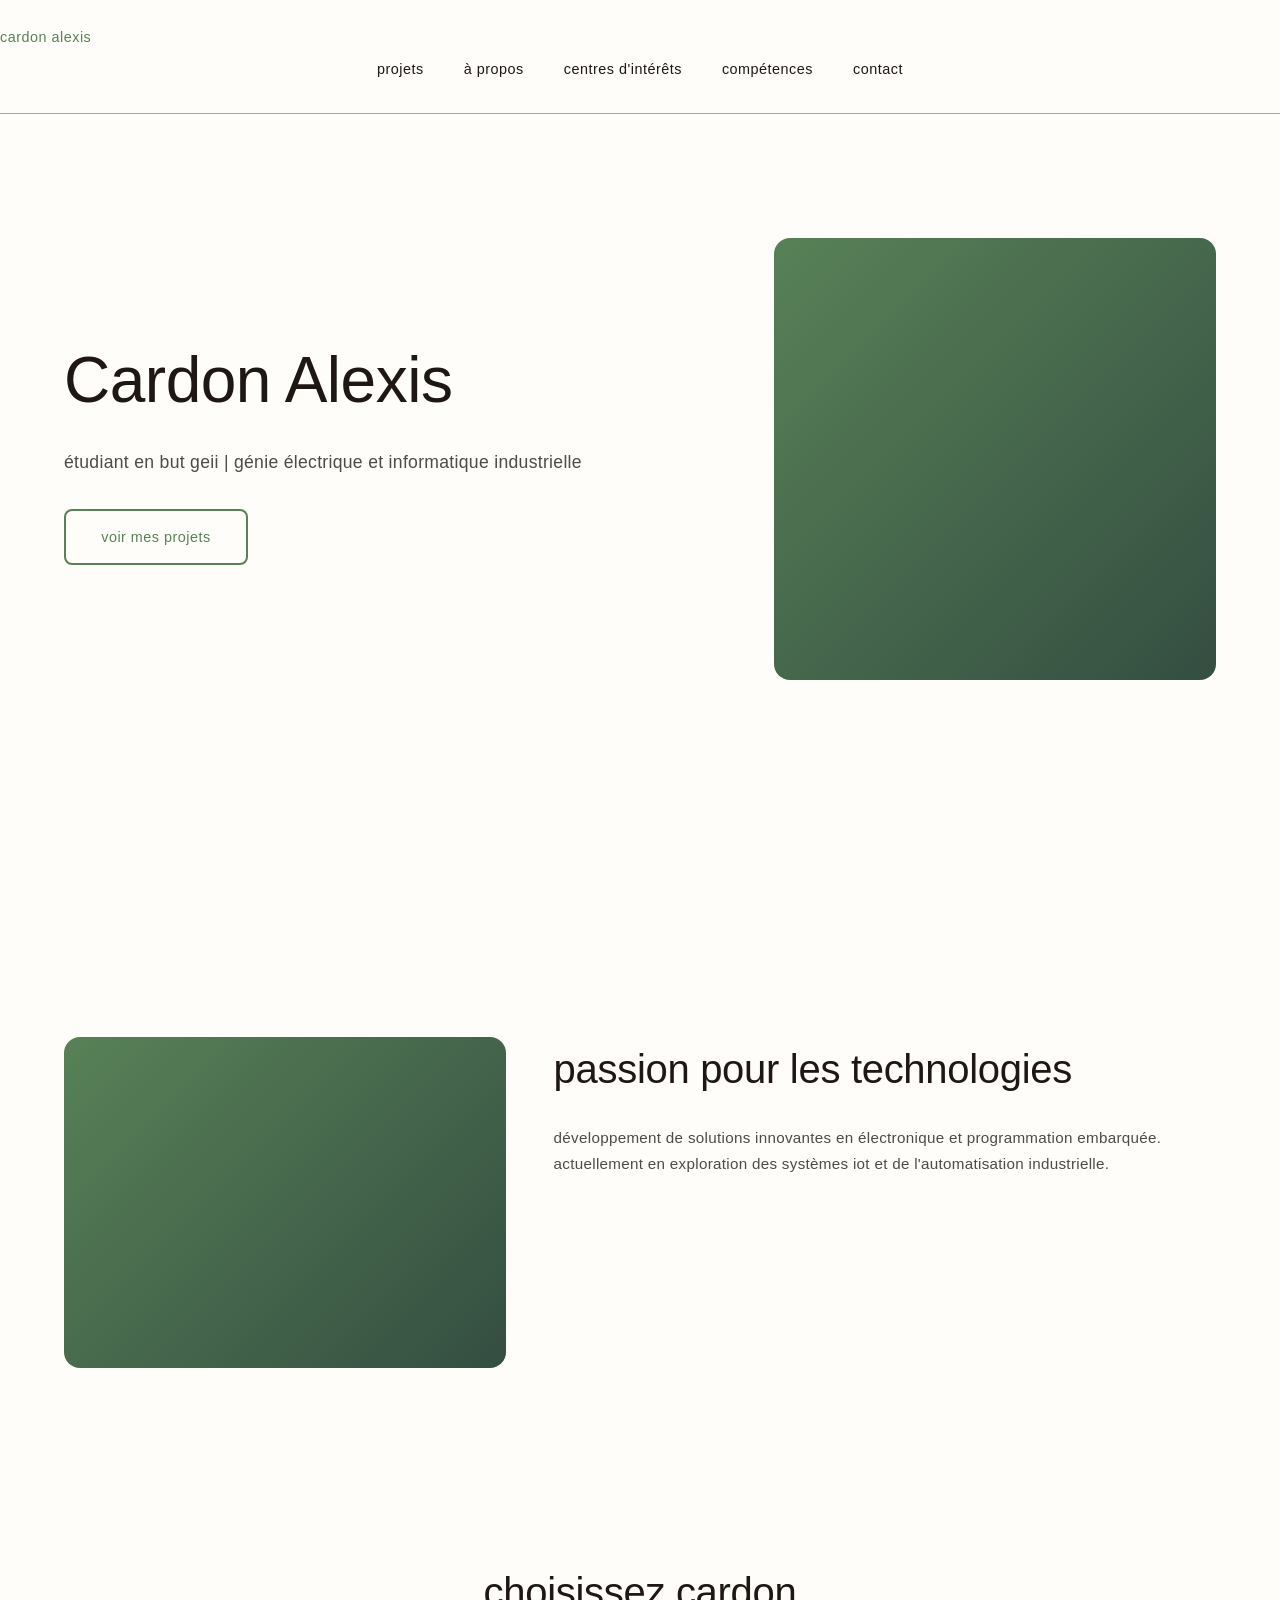
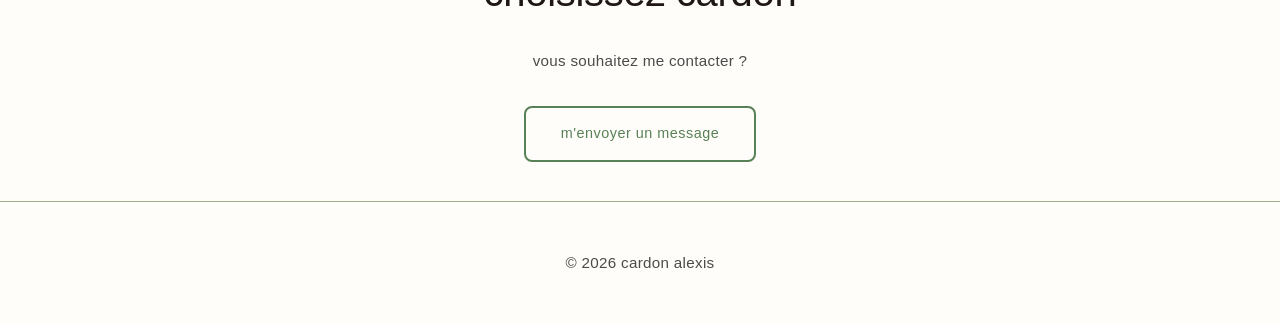
==== index.html @ 2ac027ec "Update index.html" ====
<!DOCTYPE html>
<html lang="fr">
<head>
    <meta charset="UTF-8">
    <meta name="viewport" content="width=device-width, initial-scale=1.0">
    <title>portfolio</title>
    <link rel="stylesheet" href="styles.css">
</head>
<body>

    <!-- NAVIGATION -->
    <nav>
    <a href="index.html" class="nav-logo">cardon alexis</a>
    <div class="nav-container">
        <div class="nav-item">
            <a href="projects.html">projets</a>
            <div class="dropdown">
                <div class="dropdown-title">Projets GEII - SAE</div>
                <a href="project-1.html">projet SLR</a>
                <a href="project-2.html">projet TDB</a>
                <a href="project-3.html">projet KAH</a>
                
                <div class="dropdown-title">projets perso</div>
                <a href="project-4.html">projet ambilight </a>
                <a href="project-5.html">projet personnel 2</a>
            </div>
        </div>
        
        <a href="about.html">à propos</a>
        <a href="interests.html">centres d'intérêts</a>
        <a href="skills.html">compétences</a>
        <a href="contact.html">contact</a>
    </div>
</nav>

    <main class="page">
        <div class="container">
            <!-- LAYOUT ASYMÉTRIQUE HERO -->
            <div class="grid-asymmetric" style="min-height: 70vh; align-items: center;">
                <div>
                    <h1>Cardon Alexis</h1>
                    <p style="font-size: 1.1rem; color: var(--text-secondary); margin-bottom: 2rem;">
                        étudiant en but geii | génie électrique et informatique industrielle
                    </p>
                    <a href="projects.html" class="btn">voir mes projets</a>
                </div>
                <div style="
                    width: 100%;
                    aspect-ratio: 1;
                    background: linear-gradient(135deg, var(--accent) 0%, #344E41 100%);
                    border-radius: 16px;
                    animation: slideUp 0.8s ease 0.2s backwards;
                "></div>
            </div>
        </div>

        <!-- SECTION VIDE ASYMÉTRIQUE -->
        <div class="container">
            <div style="height: 15vh;"></div>
            <div class="grid-asymmetric-reverse">
                <div style="
                    width: 100%;
                    aspect-ratio: 4/3;
                    background: linear-gradient(135deg, var(--accent) 0%, #344E41 100%);
                    border-radius: 16px;
                    animation: slideUp 0.8s ease 0.3s backwards;
                "></div>
                <div>
                    <h2>passion pour les technologies</h2>
                    <p>développement de solutions innovantes en électronique et programmation embarquée. actuellement en exploration des systèmes iot et de l'automatisation industrielle.</p>
                </div>
            </div>
        </div>

        <!-- ESPACE BLANC INTENTIONNEL -->
        <div style="height: 8rem;"></div>

        <!-- CALL TO ACTION ASYMÉTRIQUE -->
        <div class="container-small">
            <div style="text-align: center;">
                <h2>choisissez cardon</h2>
                <p style="margin-bottom: 2rem;">vous souhaitez me contacter ?</p>
                <a href="contact.html" class="btn">m'envoyer un message</a>
            </div>
        </div>
    </main>

    <footer>
        <p>&copy; 2026 CARDON Alexis</p>
    </footer>

    <style>
        @keyframes slideUp {
            from {
                opacity: 0;
                transform: translateY(40px);
            }
            to {
                opacity: 1;
                transform: translateY(0);
            }
        }

        .logo {
            font-size: 1rem;
            font-weight: 700;
            color: var(--text-primary);
        }

        .logo-subtitle {
            font-size: 0.8rem;
            color: var(--text-secondary);
            font-weight: 400;
        }
    </style>

    <script src="script.js"></script>
</body>
</html>
---- styles.css ----
:root {
    /* PALETTE VERT PROFESSIONNEL */
    --bg-primary: #FFFDF9;
    --bg-secondary: #DBECC7;
    --text-primary: #1E1713;
    --text-secondary: #4B4B4B;
    --accent: #588157;
    --accent-hover: #3A5A40;
    --border: #A3B18A;
}

* {
    margin: 0;
    padding: 0;
    box-sizing: border-box;
}

html {
    scroll-behavior: smooth;
}

body {
    font-family: -apple-system, BlinkMacSystemFont, 'Segoe UI', sans-serif;
    background-color: var(--bg-primary);
    color: var(--text-primary);
    font-weight: 300;
    letter-spacing: 0.3px;
    line-height: 1.6;
}

/* NAVIGATION */
nav {
    position: fixed;
    top: 0;
    left: 0;
    right: 0;
    z-index: 1000;
    background: rgba(255, 253, 249, 0.98);
    backdrop-filter: blur(15px);
    padding: 1.5rem 0;
    border-bottom: 1px solid var(--border);
    animation: slideDownNav 0.6s ease;
}

@keyframes slideDownNav {
    from {
        opacity: 0;
        transform: translateY(-20px);
    }
    to {
        opacity: 1;
        transform: translateY(0);
    }
}

.nav-container {
    display: flex;
    justify-content: center;
    gap: 2.5rem;
    max-width: 100%;
    align-items: center;
}

nav a {
    text-decoration: none;
    color: var(--text-primary);
    font-size: 0.9rem;
    font-weight: 400;
    text-transform: lowercase;
    letter-spacing: 0.5px;
    transition: all 0.3s ease;
    position: relative;
    padding: 0.5rem 0;
}

nav a:hover {
    color: var(--accent);
    transform: translateY(-2px);
}

nav a.active {
    color: var(--accent);
    font-weight: 500;
}

nav a.active::after {
    content: '';
    position: absolute;
    bottom: -5px;
    left: 0;
    right: 0;
    height: 2px;
    background: var(--accent);
    animation: slideIn 0.4s ease;
    border-radius: 2px;
}

@keyframes slideIn {
    from {
        width: 0;
        left: 50%;
    }
    to {
        width: 100%;
        left: 0;
    }
}

/* DROPDOWN MENU - MODERN & MINIMAL AVEC COULEUR */
.nav-item {
    position: relative;
    display: inline-block;
    vertical-align: middle;
    line-height: 1;
}

.dropdown {
    position: absolute;
    top: 100%;
    left: 50%;
    transform: translateX(-50%);
    background: linear-gradient(135deg, rgba(232, 240, 220, 0.99) 0%, rgba(220, 235, 205, 0.99) 100%);
    backdrop-filter: blur(10px);
    border: 1px solid var(--accent);
    border-radius: 8px;
    min-width: 220px;
    padding: 0.8rem 0;
    margin-top: 1rem;
    opacity: 0;
    visibility: hidden;
    pointer-events: none;
    transform: translateX(-50%) translateY(-8px);
    transition: all 0.35s cubic-bezier(0.34, 1.56, 0.64, 1);
    z-index: 999;
    box-shadow: 0 12px 32px rgba(88, 129, 87, 0.15);
    white-space: nowrap;
}

.nav-item:hover .dropdown {
    opacity: 1;
    visibility: visible;
    pointer-events: auto;
    transform: translateX(-50%) translateY(0);
}

.dropdown-title {
    display: block;
    padding: 0.9rem 1.6rem 0.5rem;
    font-weight: 700;
    color: #3A5A40;
    font-size: 0.8rem;
    letter-spacing: 0.7px;
    margin-bottom: 0.4rem;
    opacity: 1;
    background: rgba(88, 129, 87, 0.08);
    border-left: 3px solid #3A5A40;
    padding-left: 1.3rem;
}

.dropdown a {
    display: block;
    padding: 0.75rem 1.6rem;
    color: #1E1713;
    text-decoration: none;
    transition: all 0.25s ease;
    font-size: 0.9rem;
    font-weight: 500;
    letter-spacing: 0.3px;
    position: relative;
    white-space: normal;
    border-left: 3px solid transparent;
}

.dropdown a::before {
    content: '';
    position: absolute;
    left: 0;
    top: 0;
    bottom: 0;
    width: 3px;
    background: var(--accent);
    transform: scaleY(0);
    transform-origin: center;
    transition: transform 0.25s ease;
}

.dropdown a:hover {
    background: rgba(88, 129, 87, 0.12);
    color: #3A5A40;
    padding-left: 1.9rem;
    font-weight: 600;
}

.dropdown a:hover::before {
    transform: scaleY(1);
}

/* SÉPARATION ENTRE CATÉGORIES */
.dropdown a:nth-child(5) {
    border-top: 1px solid var(--border);
    padding-top: 0.9rem;
    margin-top: 0.4rem;
}

/* PAGE TRANSITIONS */
.page {
    opacity: 0;
    animation: fadeInPage 0.7s ease forwards;
}

@keyframes fadeInPage {
    from {
        opacity: 0;
        transform: translateY(30px);
    }
    to {
        opacity: 1;
        transform: translateY(0);
    }
}

/* MAIN */
main {
    padding-top: 5rem;
    min-height: 100vh;
}

/* TYPOGRAPHIE */
h1 {
    font-size: 4rem;
    font-weight: 300;
    line-height: 1.1;
    margin-bottom: 2rem;
    letter-spacing: -0.5px;
    animation: fadeInUp 0.8s ease 0.1s backwards;
}

h2 {
    font-size: 2.5rem;
    font-weight: 300;
    text-transform: lowercase;
    margin-bottom: 1.5rem;
    letter-spacing: -0.3px;
    animation: fadeInUp 0.8s ease 0.1s backwards;
}

h3 {
    font-size: 1.2rem;
    font-weight: 400;
    text-transform: lowercase;
    margin-bottom: 0.5rem;
    color: var(--text-primary);
}

p {
    font-size: 0.95rem;
    line-height: 1.7;
    color: var(--text-secondary);
    font-weight: 300;
    text-transform: lowercase;
    animation: fadeInUp 0.8s ease 0.2s backwards;
}

/* LIENS */
a {
    color: var(--accent);
    text-decoration: none;
    transition: all 0.3s ease;
    position: relative;
}

a:hover {
    color: var(--accent-hover);
    transform: translateY(-2px);
}

a::after {
    content: '';
    position: absolute;
    bottom: -3px;
    left: 0;
    width: 0;
    height: 2px;
    background: var(--accent);
    transition: width 0.3s ease;
    border-radius: 2px;
}

a:hover::after {
    width: 100%;
}

/* BUTTON */
.btn {
    padding: 0.9rem 2.2rem;
    border: 2px solid var(--accent);
    background: transparent;
    color: var(--accent);
    font-size: 0.9rem;
    text-transform: lowercase;
    cursor: pointer;
    transition: all 0.4s cubic-bezier(0.34, 1.56, 0.64, 1);
    font-weight: 400;
    letter-spacing: 0.5px;
    border-radius: 8px;
    display: inline-block;
    position: relative;
    overflow: hidden;
}

.btn::before {
    content: '';
    position: absolute;
    top: 0;
    left: -100%;
    width: 100%;
    height: 100%;
    background: var(--accent);
    z-index: -1;
    transition: left 0.4s ease;
    border-radius: 8px;
}

.btn:hover {
    color: white;
    border-color: var(--accent-hover);
    transform: translateY(-3px);
    box-shadow: 0 8px 20px rgba(88, 129, 87, 0.3);
}

.btn:hover::before {
    left: 0;
}

/* GRIDS ASYMÉTRIQUES */
.grid-asymmetric {
    display: grid;
    grid-template-columns: 1.5fr 1fr;
    gap: 3rem;
    align-items: start;
}

.grid-asymmetric-reverse {
    display: grid;
    grid-template-columns: 1fr 1.5fr;
    gap: 3rem;
    align-items: start;
}

/* SPACING */
.container {
    width: 90%;
    max-width: 1400px;
    margin: 0 auto;
    padding: 4rem 0;
}

.container-small {
    width: 85%;
    max-width: 900px;
    margin: 0 auto;
}

/* CARDS - PLUS D'ARRONDI */
.project-card,
.card-item {
    background: var(--bg-secondary);
    border: 1px solid var(--border);
    border-radius: 16px;
    overflow: hidden;
    transition: all 0.4s cubic-bezier(0.34, 1.56, 0.64, 1);
    cursor: pointer;
    animation: fadeInUp 0.6s ease forwards;
}

.card-item:nth-child(1) { animation-delay: 0.1s; }
.card-item:nth-child(2) { animation-delay: 0.2s; }
.card-item:nth-child(3) { animation-delay: 0.3s; }
.card-item:nth-child(4) { animation-delay: 0.4s; }
.card-item:nth-child(5) { animation-delay: 0.5s; }
.card-item:nth-child(6) { animation-delay: 0.6s; }

.card-item:hover,
.project-card:hover {
    transform: translateY(-12px);
    box-shadow: 0 20px 40px rgba(88, 129, 87, 0.15);
    border-color: var(--accent);
}

.project-image {
    width: 100%;
    aspect-ratio: 4/3;
    background: var(--accent);
    border-radius: 16px 16px 0 0;
    display: flex;
    align-items: center;
    justify-content: center;
    font-size: 3rem;
    color: white;
    transition: all 0.4s ease;
}

.project-card:hover .project-image {
    transform: scale(1.05);
}

.project-content,
.card-content {
    padding: 2.2rem;
}

.project-content h3 {
    margin-bottom: 1rem;
    color: var(--text-primary);
}

.project-tags {
    display: flex;
    flex-wrap: wrap;
    gap: 0.6rem;
    margin-top: 1.5rem;
}

.tag {
    font-size: 0.8rem;
    color: var(--accent);
    background: rgba(88, 129, 87, 0.1);
    padding: 0.4rem 0.9rem;
    border-radius: 12px;
    text-transform: lowercase;
    transition: all 0.3s ease;
    border: 1px solid rgba(88, 129, 87, 0.2);
}

.tag:hover {
    background: var(--accent);
    color: white;
    transform: scale(1.05);
}

/* SECTIONS */
.section-title {
    font-size: 2.5rem;
    margin-bottom: 2rem;
    color: var(--text-primary);
    animation: fadeInUp 0.8s ease 0.1s backwards;
}

/* PROJECT ITEM */
.project-item {
    display: grid;
    grid-template-columns: 1.2fr 1fr;
    gap: 3rem;
    align-items: center;
    padding: 4rem 0;
    border-bottom: 1px solid rgba(0, 0, 0, 0.05);
    animation: fadeInUp 0.8s ease forwards;
}

.project-item:nth-child(even) {
    grid-template-columns: 1fr 1.2fr;
}

.project-item:nth-child(even) > *:first-child {
    order: 2;
}

.project-item:nth-child(even) > *:last-child {
    order: 1;
}

/* SKILL BARS - ANIMATED */
.skill-bar-container {
    margin-bottom: 2rem;
}

.skill-label {
    display: flex;
    justify-content: space-between;
    margin-bottom: 0.6rem;
    font-size: 0.95rem;
    text-transform: lowercase;
}

.skill-bar {
    width: 100%;
    height: 6px;
    background: var(--bg-secondary);
    border-radius: 10px;
    overflow: hidden;
    position: relative;
}

.skill-bar-fill {
    height: 100%;
    background: var(--accent);
    border-radius: 10px;
    width: 0;
    animation: fillSkillBar 1.2s ease-out forwards;
}

@keyframes fillSkillBar {
    from {
        width: 0;
        opacity: 0;
    }
    to {
        width: var(--skill-width);
        opacity: 1;
    }
}

/* CONTACT SECTION */
.contact {
    padding: 4rem 5%;
    background: var(--accent);
    color: white;
    text-align: center;
    border-radius: 20px;
    animation: fadeInUp 0.8s ease 0.2s backwards;
}

.contact h2 {
    color: white;
    animation: none;
}

.contact p {
    color: rgba(255, 255, 255, 0.9);
    animation: none;
}

.contact-links {
    display: flex;
    flex-direction: column;
    gap: 1.5rem;
    margin-top: 3rem;
}

.contact-link {
    padding: 1.8rem;
    background: rgba(255, 255, 255, 0.1);
    backdrop-filter: blur(10px);
    border-radius: 12px;
    border: 1px solid rgba(255, 255, 255, 0.2);
    transition: all 0.4s cubic-bezier(0.34, 1.56, 0.64, 1);
    text-decoration: none;
    color: white;
    animation: fadeInUp 0.6s ease forwards;
}

.contact-link:nth-child(1) { animation-delay: 0.3s; }
.contact-link:nth-child(2) { animation-delay: 0.4s; }
.contact-link:nth-child(3) { animation-delay: 0.5s; }

.contact-link:hover {
    background: rgba(255, 255, 255, 0.2);
    transform: translateY(-6px);
    box-shadow: 0 15px 30px rgba(0, 0, 0, 0.2);
}

.contact-link h3 {
    color: white;
    margin-bottom: 0.5rem;
}

.contact-link p {
    font-size: 0.9rem;
    color: rgba(255, 255, 255, 0.9);
}

/* FORM */
.form-group {
    margin-bottom: 1.8rem;
    text-align: left;
    animation: fadeInUp 0.6s ease forwards;
}

.form-group:nth-child(1) { animation-delay: 0.2s; }
.form-group:nth-child(2) { animation-delay: 0.3s; }
.form-group:nth-child(3) { animation-delay: 0.4s; }

.form-group label {
    display: block;
    margin-bottom: 0.7rem;
    font-size: 0.9rem;
    text-transform: lowercase;
    font-weight: 400;
}

.form-group input,
.form-group textarea {
    width: 100%;
    padding: 1rem;
    border: 2px solid var(--border);
    background: var(--bg-secondary);
    color: var(--text-primary);
    font-family: inherit;
    font-size: 0.95rem;
    border-radius: 12px;
    resize: none;
    transition: all 0.3s ease;
    font-weight: 300;
}

.form-group input:focus,
.form-group textarea:focus {
    outline: none;
    border-color: var(--accent);
    background: var(--bg-primary);
    box-shadow: 0 0 0 3px rgba(88, 129, 87, 0.1);
    transform: translateY(-2px);
}

.form-group textarea {
    min-height: 140px;
}

/* FOOTER */
footer {
    padding: 3rem 0;
    border-top: 1px solid var(--border);
    text-align: center;
    font-size: 0.85rem;
    color: var(--text-secondary);
    margin-top: 2rem;
}

/* ANIMATIONS GLOBALES */
@keyframes fadeInUp {
    from {
        opacity: 0;
        transform: translateY(25px);
    }
    to {
        opacity: 1;
        transform: translateY(0);
    }
}

/* RESPONSIVE */
@media (max-width: 768px) {
    h1 {
        font-size: 2.5rem;
    }

    h2 {
        font-size: 1.8rem;
    }

    .grid-asymmetric,
    .grid-asymmetric-reverse {
        grid-template-columns: 1fr;
        gap: 2rem;
    }

    .project-item,
    .project-item:nth-child(even) {
        grid-template-columns: 1fr;
    }

    .project-item:nth-child(even) > *:first-child,
    .project-item:nth-child(even) > *:last-child {
        order: unset;
    }

    .nav-container {
        gap: 1.2rem;
        flex-wrap: wrap;
        padding: 0 1rem;
    }

    nav a {
        font-size: 0.8rem;
    }

    .contact {
        padding: 3rem 2rem;
    }

    .contact-links {
        flex-direction: column;
    }
}

/* SCROLL ANIMATION */
@keyframes slideUp {
    from {
        opacity: 0;
        transform: translateY(40px);
    }
    to {
        opacity: 1;
        transform: translateY(0);
    }
}

/* SMOOTH SCROLL */
html {
    scroll-behavior: smooth;
}

/* SELECTION */
::selection {
    background: var(--accent);
    color: white;
}
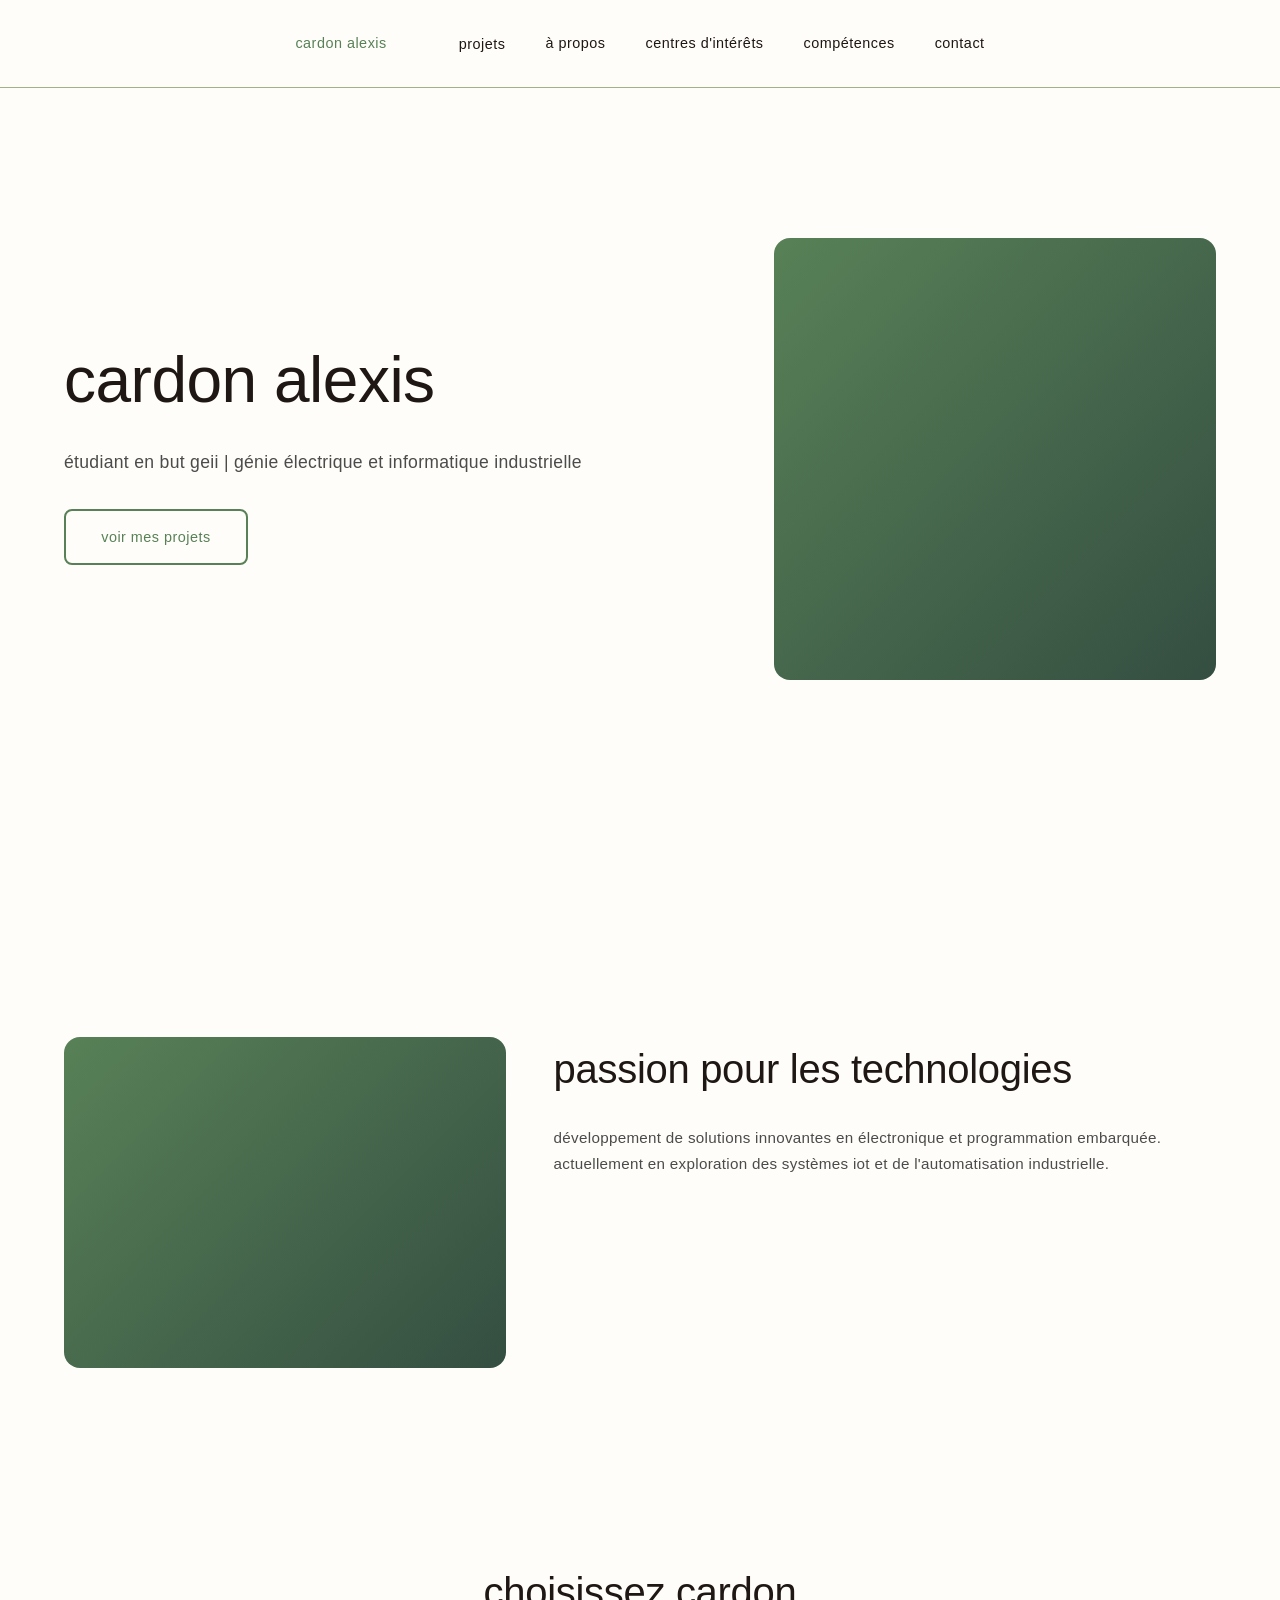
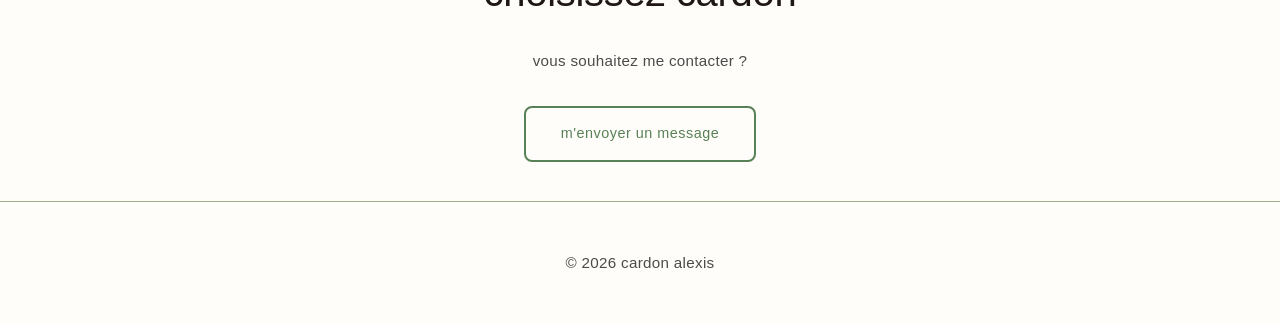
==== commit 03dd22af: "Update index.html" ====
--- a/index.html
+++ b/index.html
@@ -8,10 +8,11 @@
 </head>
 <body>
 
-    <!-- NAVIGATION -->
-    <nav>
-    <a href="index.html" class="nav-logo">cardon alexis</a>
+<!-- NAVIGATION -->
+<nav>
     <div class="nav-container">
+        <a href="index.html" class="nav-logo">cardon alexis</a>
+        
         <div class="nav-item">
             <a href="projects.html">projets</a>
             <div class="dropdown">
@@ -21,7 +22,7 @@
                 <a href="project-3.html">projet KAH</a>
                 
                 <div class="dropdown-title">projets perso</div>
-                <a href="project-4.html">projet ambilight </a>
+                <a href="project-4.html">projet ambilight</a>
                 <a href="project-5.html">projet personnel 2</a>
             </div>
         </div>
@@ -33,87 +34,88 @@
     </div>
 </nav>
 
-    <main class="page">
-        <div class="container">
-            <!-- LAYOUT ASYMÉTRIQUE HERO -->
-            <div class="grid-asymmetric" style="min-height: 70vh; align-items: center;">
-                <div>
-                    <h1>Cardon Alexis</h1>
-                    <p style="font-size: 1.1rem; color: var(--text-secondary); margin-bottom: 2rem;">
-                        étudiant en but geii | génie électrique et informatique industrielle
-                    </p>
-                    <a href="projects.html" class="btn">voir mes projets</a>
-                </div>
-                <div style="
-                    width: 100%;
-                    aspect-ratio: 1;
-                    background: linear-gradient(135deg, var(--accent) 0%, #344E41 100%);
-                    border-radius: 16px;
-                    animation: slideUp 0.8s ease 0.2s backwards;
-                "></div>
+<main class="page">
+    <div class="container">
+        <!-- LAYOUT ASYMÉTRIQUE HERO -->
+        <div class="grid-asymmetric" style="min-height: 70vh; align-items: center;">
+            <div>
+                <h1>Cardon Alexis</h1>
+                <p style="font-size: 1.1rem; color: var(--text-secondary); margin-bottom: 2rem;">
+                    étudiant en but geii | génie électrique et informatique industrielle
+                </p>
+                <a href="projects.html" class="btn">voir mes projets</a>
+            </div>
+            <div style="
+                width: 100%;
+                aspect-ratio: 1;
+                background: linear-gradient(135deg, var(--accent) 0%, #344E41 100%);
+                border-radius: 16px;
+                animation: slideUp 0.8s ease 0.2s backwards;
+            "></div>
+        </div>
+    </div>
+
+    <!-- SECTION VIDE ASYMÉTRIQUE -->
+    <div class="container">
+        <div style="height: 15vh;"></div>
+        <div class="grid-asymmetric-reverse">
+            <div style="
+                width: 100%;
+                aspect-ratio: 4/3;
+                background: linear-gradient(135deg, var(--accent) 0%, #344E41 100%);
+                border-radius: 16px;
+                animation: slideUp 0.8s ease 0.3s backwards;
+            "></div>
+            <div>
+                <h2>passion pour les technologies</h2>
+                <p>développement de solutions innovantes en électronique et programmation embarquée. actuellement en exploration des systèmes iot et de l'automatisation industrielle.</p>
             </div>
         </div>
+    </div>
 
-        <!-- SECTION VIDE ASYMÉTRIQUE -->
-        <div class="container">
-            <div style="height: 15vh;"></div>
-            <div class="grid-asymmetric-reverse">
-                <div style="
-                    width: 100%;
-                    aspect-ratio: 4/3;
-                    background: linear-gradient(135deg, var(--accent) 0%, #344E41 100%);
-                    border-radius: 16px;
-                    animation: slideUp 0.8s ease 0.3s backwards;
-                "></div>
-                <div>
-                    <h2>passion pour les technologies</h2>
-                    <p>développement de solutions innovantes en électronique et programmation embarquée. actuellement en exploration des systèmes iot et de l'automatisation industrielle.</p>
-                </div>
-            </div>
+    <!-- ESPACE BLANC INTENTIONNEL -->
+    <div style="height: 8rem;"></div>
+
+    <!-- CALL TO ACTION ASYMÉTRIQUE -->
+    <div class="container-small">
+        <div style="text-align: center;">
+            <h2>choisissez cardon</h2>
+            <p style="margin-bottom: 2rem;">vous souhaitez me contacter ?</p>
+            <a href="contact.html" class="btn">m'envoyer un message</a>
         </div>
+    </div>
+</main>
 
-        <!-- ESPACE BLANC INTENTIONNEL -->
-        <div style="height: 8rem;"></div>
+<footer>
+    <p>&copy; 2026 CARDON Alexis</p>
+</footer>
 
-        <!-- CALL TO ACTION ASYMÉTRIQUE -->
-        <div class="container-small">
-            <div style="text-align: center;">
-                <h2>choisissez cardon</h2>
-                <p style="margin-bottom: 2rem;">vous souhaitez me contacter ?</p>
-                <a href="contact.html" class="btn">m'envoyer un message</a>
-            </div>
-        </div>
-    </main>
+<style>
+    @keyframes slideUp {
+        from {
+            opacity: 0;
+            transform: translateY(40px);
+        }
+        to {
+            opacity: 1;
+            transform: translateY(0);
+        }
+    }
 
-    <footer>
-        <p>&copy; 2026 CARDON Alexis</p>
-    </footer>
+    .logo {
+        font-size: 1rem;
+        font-weight: 700;
+        color: var(--text-primary);
+    }
 
-    <style>
-        @keyframes slideUp {
-            from {
-                opacity: 0;
-                transform: translateY(40px);
-            }
-            to {
-                opacity: 1;
-                transform: translateY(0);
-            }
-        }
+    .logo-subtitle {
+        font-size: 0.8rem;
+        color: var(--text-secondary);
+        font-weight: 400;
+    }
+</style>
 
-        .logo {
-            font-size: 1rem;
-            font-weight: 700;
-            color: var(--text-primary);
-        }
+<script src="script.js"></script>
 
-        .logo-subtitle {
-            font-size: 0.8rem;
-            color: var(--text-secondary);
-            font-weight: 400;
-        }
-    </style>
-
-    <script src="script.js"></script>
 </body>
 </html>
--- a/styles.css
+++ b/styles.css
@@ -1,7 +1,7 @@
 :root {
     /* PALETTE VERT PROFESSIONNEL */
     --bg-primary: #FFFDF9;
-    --bg-secondary: #DBECC7;
+    --bg-secondary: #799F61;
     --text-primary: #1E1713;
     --text-secondary: #4B4B4B;
     --accent: #588157;
@@ -37,9 +37,12 @@
     z-index: 1000;
     background: rgba(255, 253, 249, 0.98);
     backdrop-filter: blur(15px);
-    padding: 1.5rem 0;
+    padding: 1.5rem 5%;
     border-bottom: 1px solid var(--border);
     animation: slideDownNav 0.6s ease;
+    display: flex;
+    align-items: center;
+    justify-content: space-between;
 }
 
 @keyframes slideDownNav {
@@ -59,6 +62,25 @@
     gap: 2.5rem;
     max-width: 100%;
     align-items: center;
+    flex: 1;
+}
+
+/* LOGO / NOM DANS NAV */
+.nav-logo {
+    text-decoration: none;
+    color: var(--text-primary);
+    font-size: 0.9rem;
+    font-weight: 600;
+    text-transform: lowercase;
+    letter-spacing: 0.5px;
+    transition: all 0.3s ease;
+    white-space: nowrap;
+    margin-right: 2rem;
+}
+
+.nav-logo:hover {
+    color: var(--accent);
+    transform: translateY(-2px);
 }
 
 nav a {
@@ -119,7 +141,7 @@
     top: 100%;
     left: 50%;
     transform: translateX(-50%);
-    background: linear-gradient(135deg, rgba(232, 240, 220, 0.99) 0%, rgba(220, 235, 205, 0.99) 100%);
+    background: linear-gradient(135deg, rgba(255, 253, 249, 0.99) 0%, rgba(255, 253, 249, 0.99) 100%);
     backdrop-filter: blur(10px);
     border: 1px solid var(--accent);
     border-radius: 8px;
@@ -149,6 +171,7 @@
     font-weight: 700;
     color: #3A5A40;
     font-size: 0.8rem;
+    text-transform: lowercase;
     letter-spacing: 0.7px;
     margin-bottom: 0.4rem;
     opacity: 1;
@@ -163,6 +186,7 @@
     color: #1E1713;
     text-decoration: none;
     transition: all 0.25s ease;
+    text-transform: lowercase;
     font-size: 0.9rem;
     font-weight: 500;
     letter-spacing: 0.3px;
@@ -229,6 +253,7 @@
 h1 {
     font-size: 4rem;
     font-weight: 300;
+    text-transform: lowercase;
     line-height: 1.1;
     margin-bottom: 2rem;
     letter-spacing: -0.5px;
@@ -667,7 +692,6 @@
     .nav-container {
         gap: 1.2rem;
         flex-wrap: wrap;
-        padding: 0 1rem;
     }
 
     nav a {
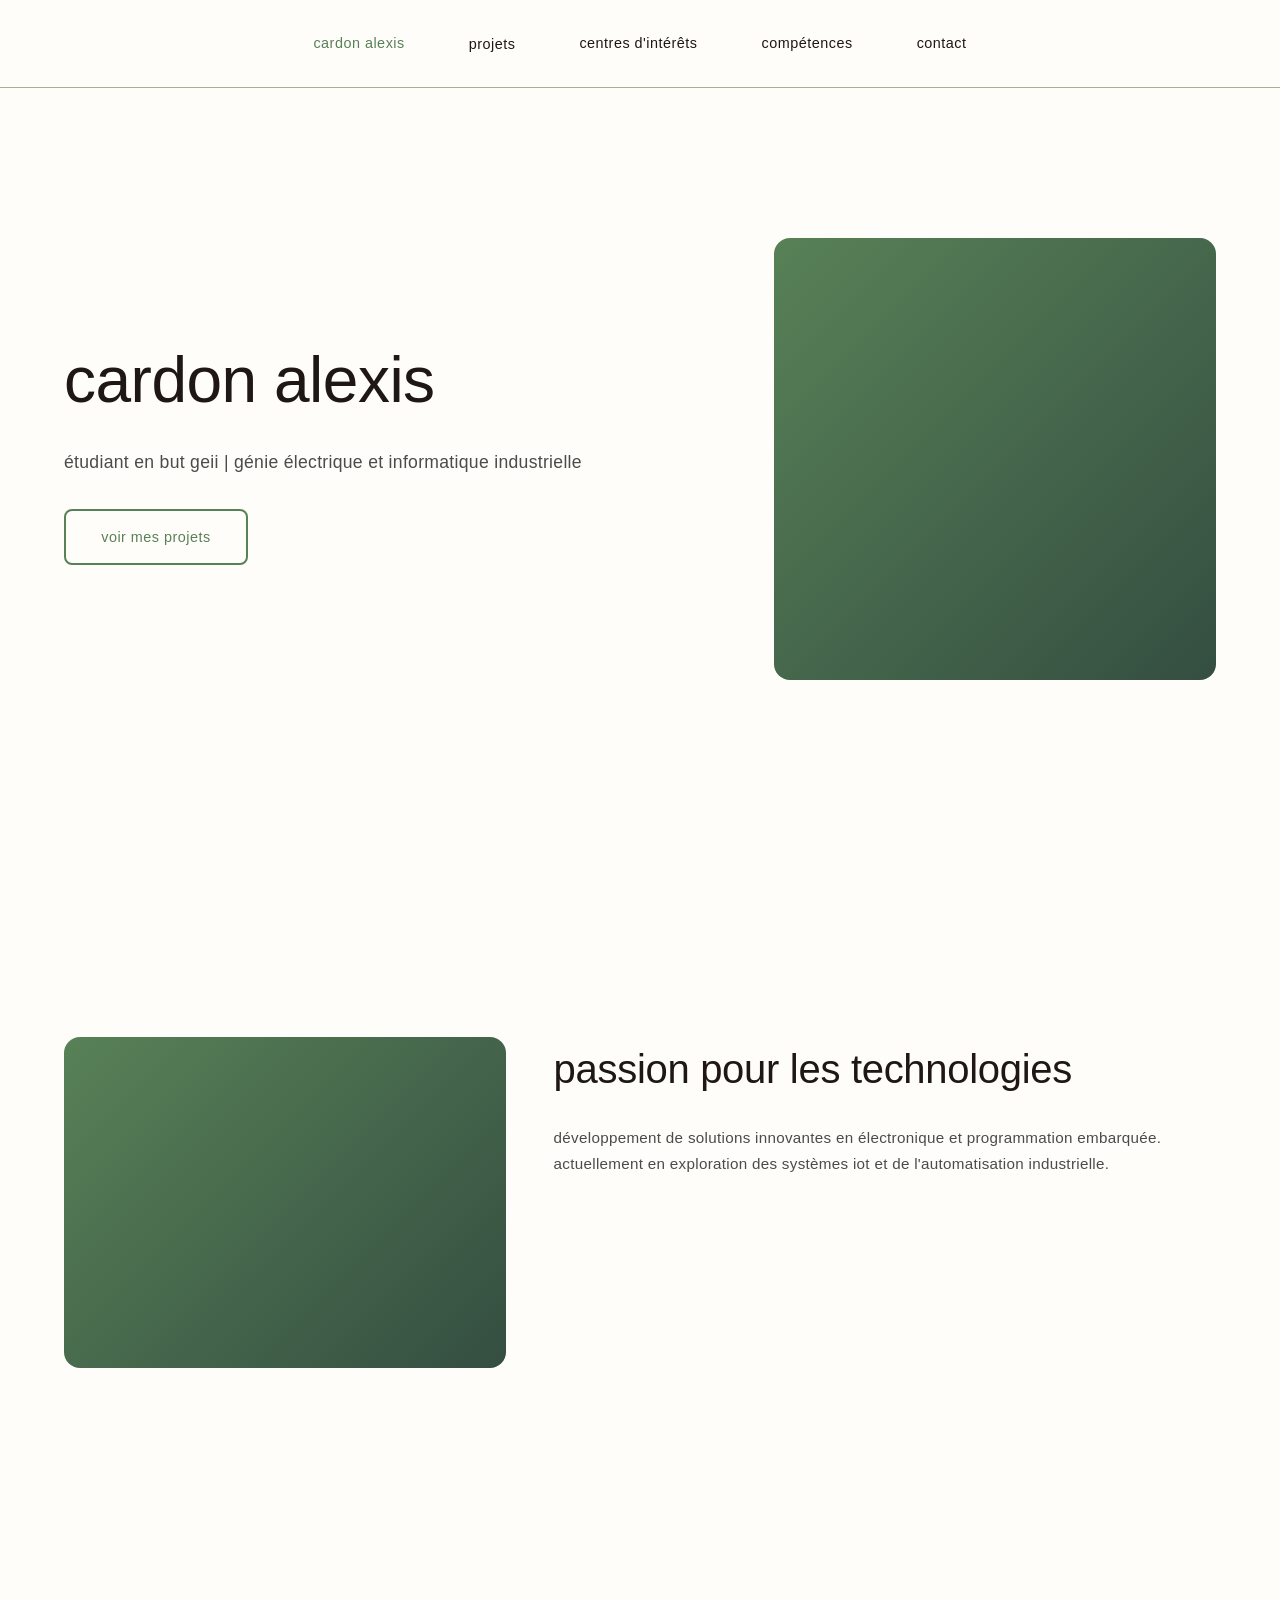
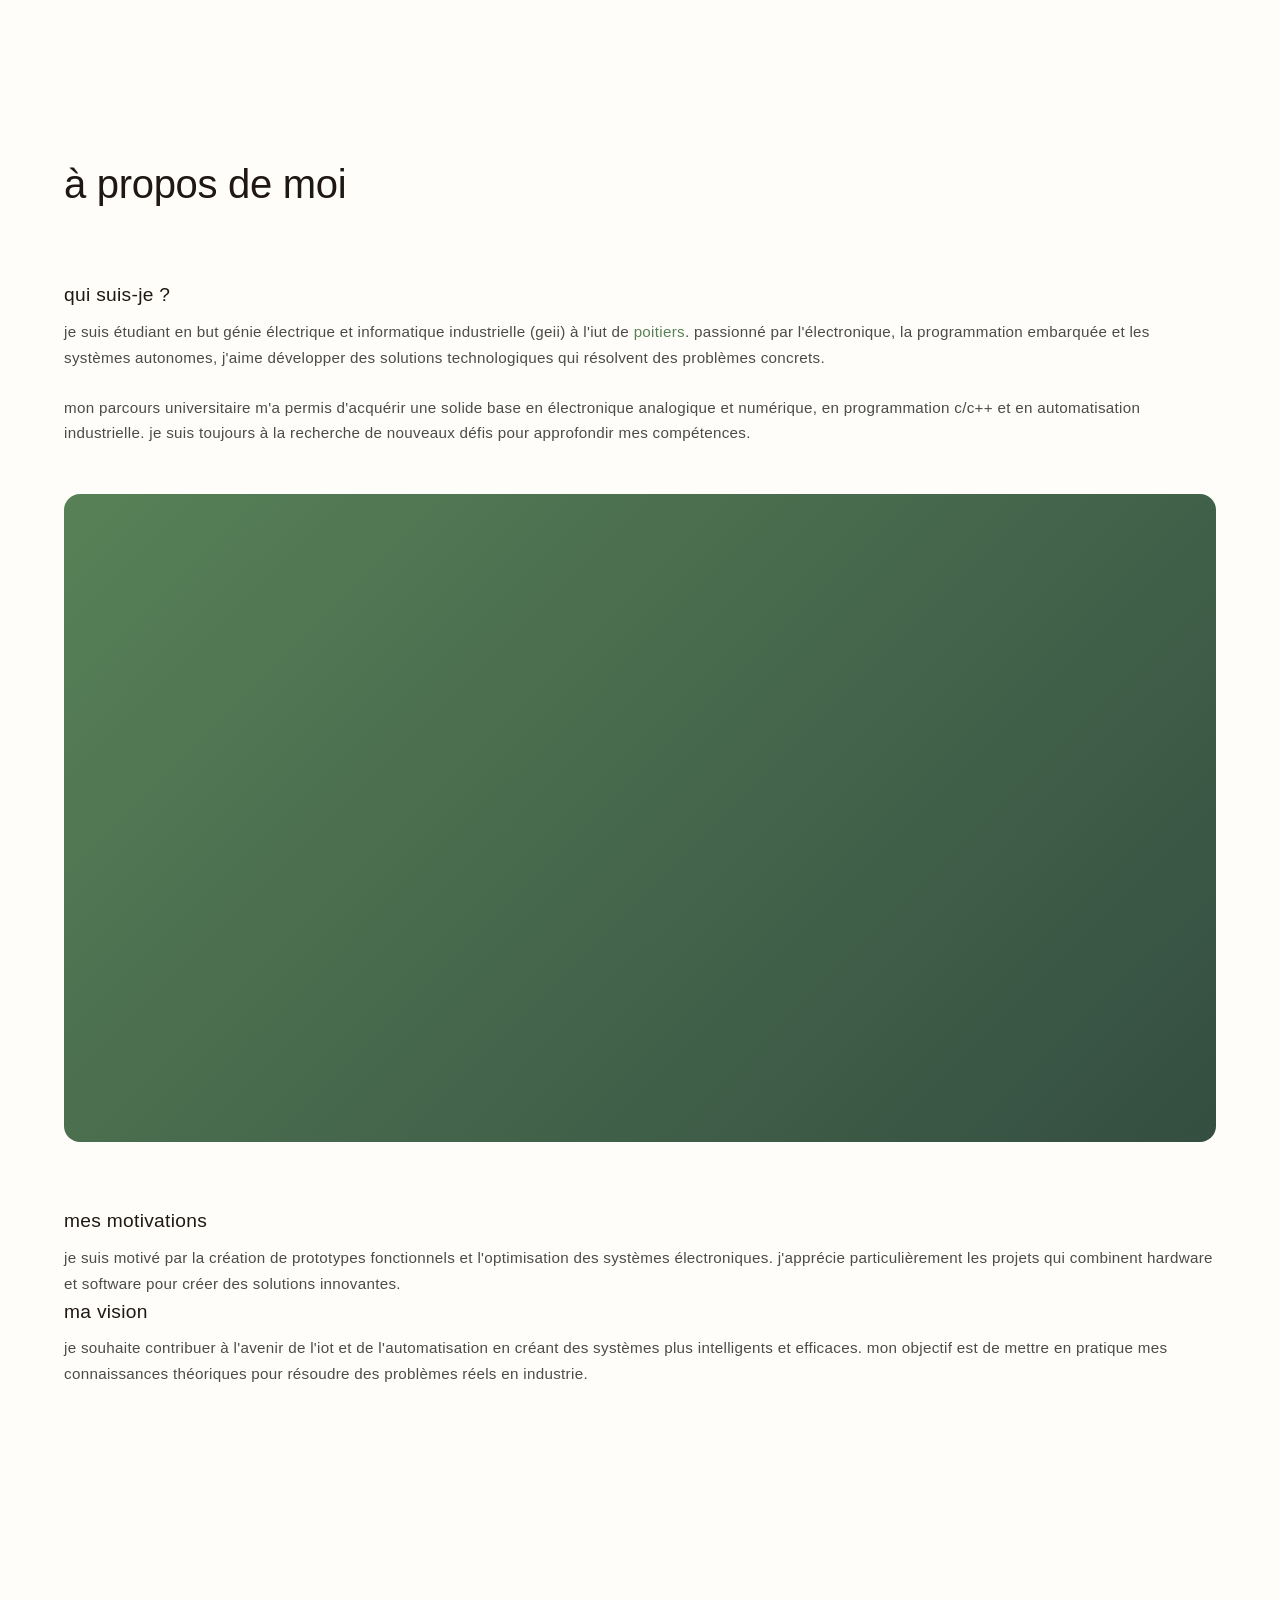
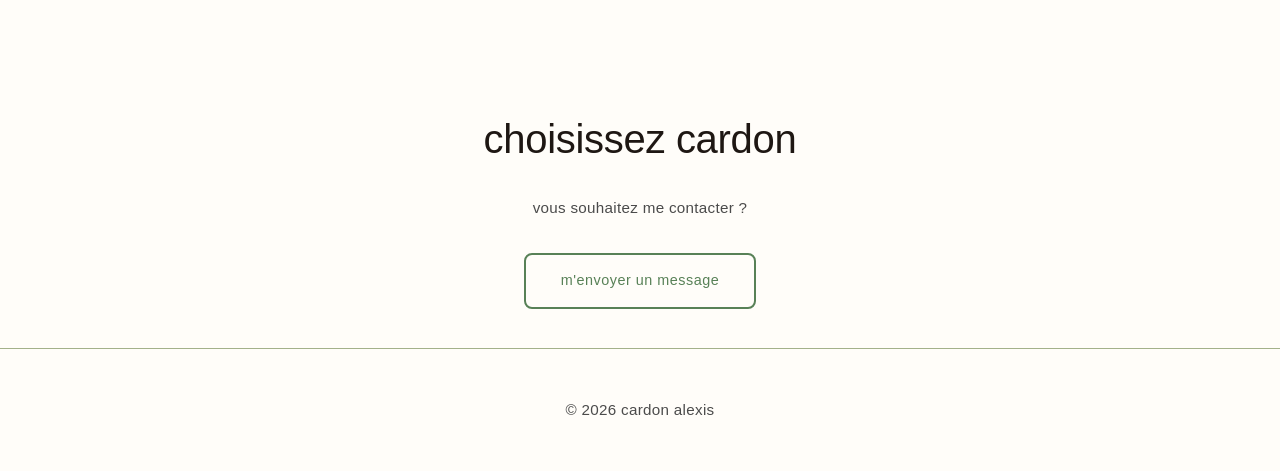
==== commit 43de19e5: "Update index.html" ====
--- a/index.html
+++ b/index.html
@@ -8,7 +8,7 @@
 </head>
 <body>
 
-<!-- NAVIGATION -->
+<!-- NAVIGATION (SANS "À PROPOS") -->
 <nav>
     <div class="nav-container">
         <a href="index.html" class="nav-logo">cardon alexis</a>
@@ -27,7 +27,6 @@
             </div>
         </div>
         
-        <a href="about.html">à propos</a>
         <a href="interests.html">centres d'intérêts</a>
         <a href="skills.html">compétences</a>
         <a href="contact.html">contact</a>
@@ -35,8 +34,8 @@
 </nav>
 
 <main class="page">
+    <!-- SECTION HERO -->
     <div class="container">
-        <!-- LAYOUT ASYMÉTRIQUE HERO -->
         <div class="grid-asymmetric" style="min-height: 70vh; align-items: center;">
             <div>
                 <h1>Cardon Alexis</h1>
@@ -55,7 +54,7 @@
         </div>
     </div>
 
-    <!-- SECTION VIDE ASYMÉTRIQUE -->
+    <!-- SECTION PASSION POUR LES TECHNOLOGIES -->
     <div class="container">
         <div style="height: 15vh;"></div>
         <div class="grid-asymmetric-reverse">
@@ -70,6 +69,64 @@
                 <h2>passion pour les technologies</h2>
                 <p>développement de solutions innovantes en électronique et programmation embarquée. actuellement en exploration des systèmes iot et de l'automatisation industrielle.</p>
             </div>
+        </div>
+    </div>
+
+    <!-- ESPACE BLANC INTENTIONNEL -->
+    <div style="height: 8rem;"></div>
+
+    <!-- SECTION À PROPOS (INTÉGRÉE) -->
+    <div class="container">
+        <div class="about-section">
+            <div style="height: 8rem;"></div>
+            
+            <h2 style="margin-bottom: 4rem;">à propos de moi</h2>
+            
+            <div class="about-content">
+                <div class="about-text">
+                    <h3>qui suis-je ?</h3>
+                    <p>
+                        je suis étudiant en BUT Génie Électrique et Informatique Industrielle (GEII) à l'IUT de <span style="color: var(--accent); font-weight: 500;">Poitiers</span>. 
+                        passionné par l'électronique, la programmation embarquée et les systèmes autonomes, j'aime développer des solutions 
+                        technologiques qui résolvent des problèmes concrets.
+                    </p>
+                    <p style="margin-top: 1.5rem;">
+                        mon parcours universitaire m'a permis d'acquérir une solide base en électronique analogique et numérique, 
+                        en programmation C/C++ et en automatisation industrielle. je suis toujours à la recherche de nouveaux défis pour 
+                        approfondir mes compétences.
+                    </p>
+                </div>
+
+                <div class="about-visual" style="
+                    width: 100%;
+                    aspect-ratio: 16/9;
+                    background: linear-gradient(135deg, var(--accent) 0%, #344E41 100%);
+                    border-radius: 16px;
+                    animation: slideUp 0.8s ease 0.2s backwards;
+                    margin-top: 3rem;
+                "></div>
+
+                <div style="height: 4rem;"></div>
+
+                <div class="about-motivations">
+                    <div class="motivation-item">
+                        <h3>mes motivations</h3>
+                        <p>
+                            je suis motivé par la création de prototypes fonctionnels et l'optimisation des systèmes électroniques. 
+                            j'apprécie particulièrement les projets qui combinent hardware et software pour créer des solutions innovantes.
+                        </p>
+                    </div>
+                    <div class="motivation-item">
+                        <h3>ma vision</h3>
+                        <p>
+                            je souhaite contribuer à l'avenir de l'IoT et de l'automatisation en créant des systèmes plus intelligents et efficaces. 
+                            mon objectif est de mettre en pratique mes connaissances théoriques pour résoudre des problèmes réels en industrie.
+                        </p>
+                    </div>
+                </div>
+            </div>
+
+            <div style="height: 8rem;"></div>
         </div>
     </div>
 
--- a/styles.css
+++ b/styles.css
@@ -1,12 +1,12 @@
 :root {
-    /* PALETTE VERT PROFESSIONNEL */
-    --bg-primary: #FFFDF9;
-    --bg-secondary: #799F61;
-    --text-primary: #1E1713;
-    --text-secondary: #4B4B4B;
-    --accent: #588157;
-    --accent-hover: #3A5A40;
-    --border: #A3B18A;
+/* PALETTE VERT PROFESSIONNEL */
+--bg-primary: #FFFDF9;
+--bg-secondary: #799F61;
+--text-primary: #1E1713;
+--text-secondary: #4B4B4B;
+--accent: #588157;
+--accent-hover: #3A5A40;
+--border: #A3B18A;
 }
 
 * {
@@ -40,9 +40,6 @@
     padding: 1.5rem 5%;
     border-bottom: 1px solid var(--border);
     animation: slideDownNav 0.6s ease;
-    display: flex;
-    align-items: center;
-    justify-content: space-between;
 }
 
 @keyframes slideDownNav {
@@ -59,10 +56,10 @@
 .nav-container {
     display: flex;
     justify-content: center;
-    gap: 2.5rem;
+    gap: 4rem;
+    align-items: center;
+    flex-wrap: wrap;
     max-width: 100%;
-    align-items: center;
-    flex: 1;
 }
 
 /* LOGO / NOM DANS NAV */
@@ -70,17 +67,34 @@
     text-decoration: none;
     color: var(--text-primary);
     font-size: 0.9rem;
-    font-weight: 600;
+    font-weight: 700;
     text-transform: lowercase;
     letter-spacing: 0.5px;
     transition: all 0.3s ease;
     white-space: nowrap;
-    margin-right: 2rem;
+    padding: 0.5rem 0;
+    position: relative;
 }
 
 .nav-logo:hover {
     color: var(--accent);
     transform: translateY(-2px);
+}
+
+.nav-logo::after {
+    content: '';
+    position: absolute;
+    bottom: -3px;
+    left: 0;
+    width: 0;
+    height: 2px;
+    background: var(--accent);
+    transition: width 0.3s ease;
+    border-radius: 2px;
+}
+
+.nav-logo:hover::after {
+    width: 100%;
 }
 
 nav a {
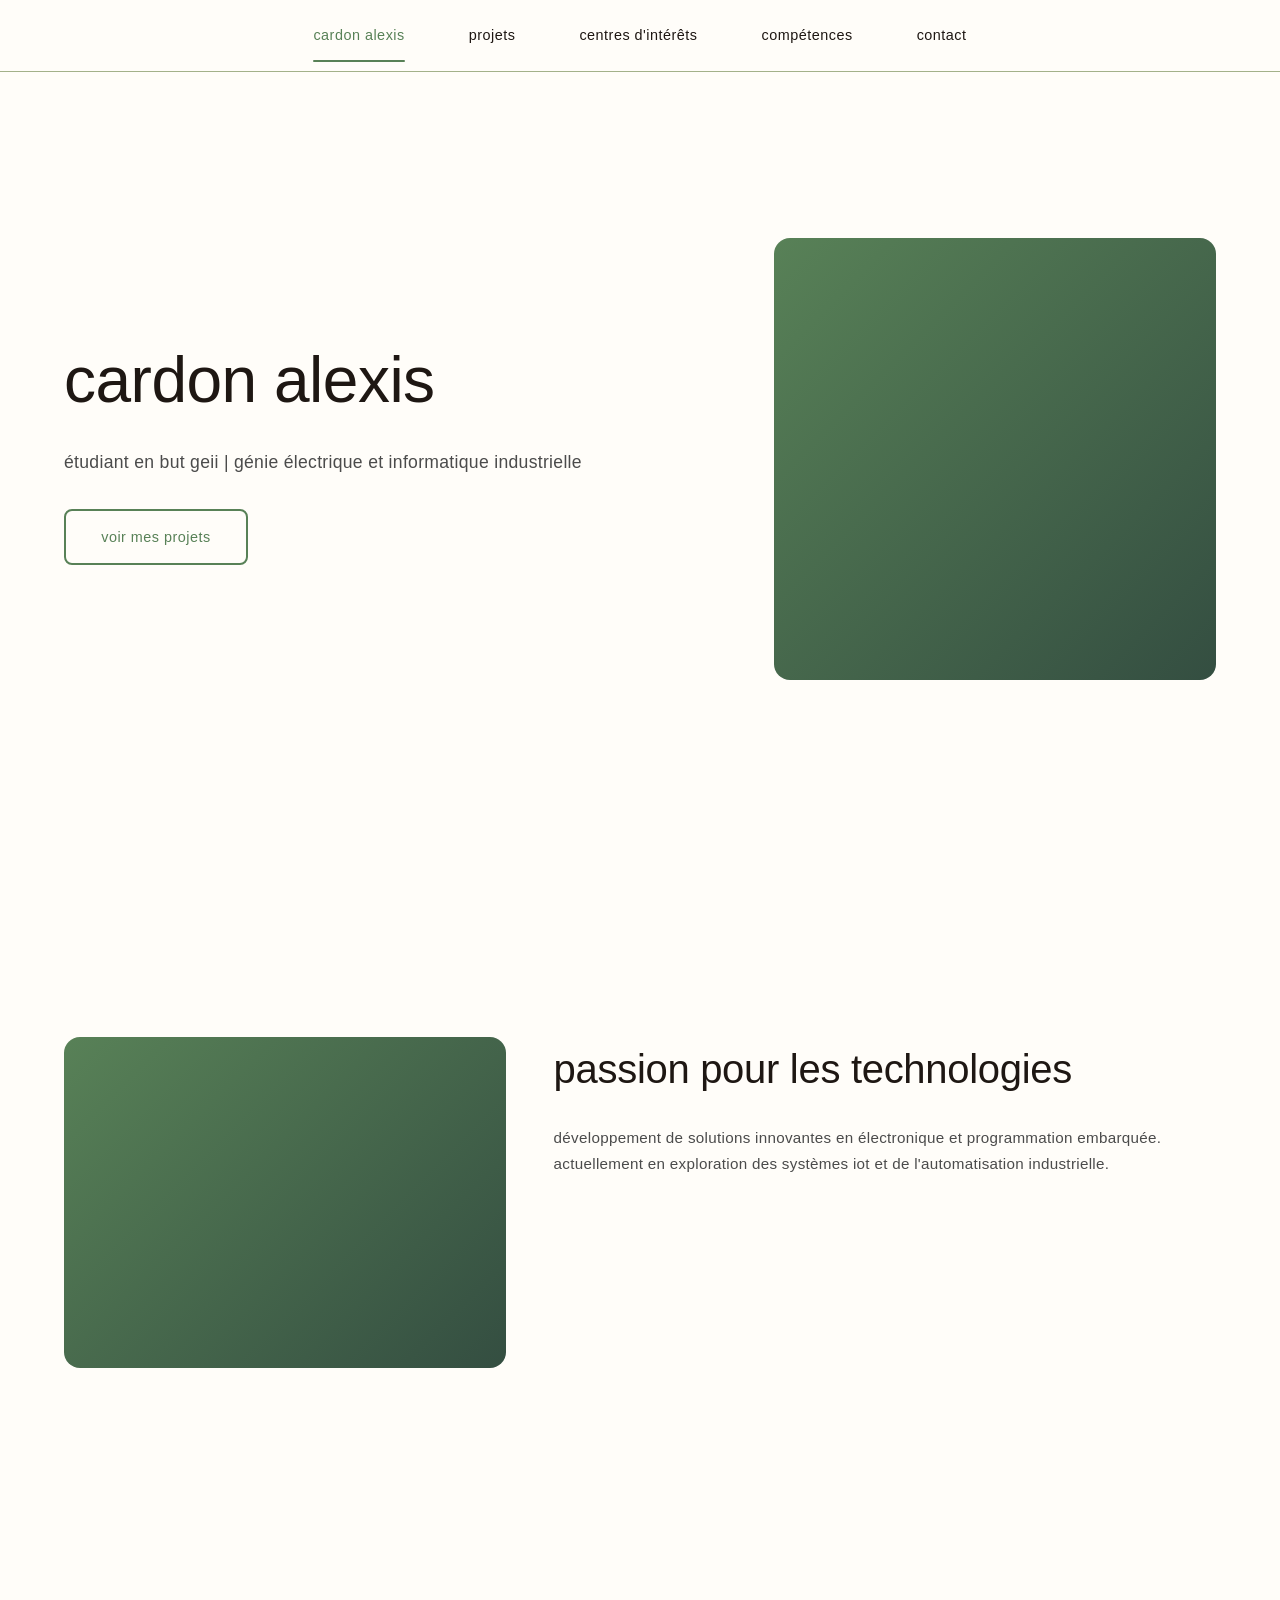
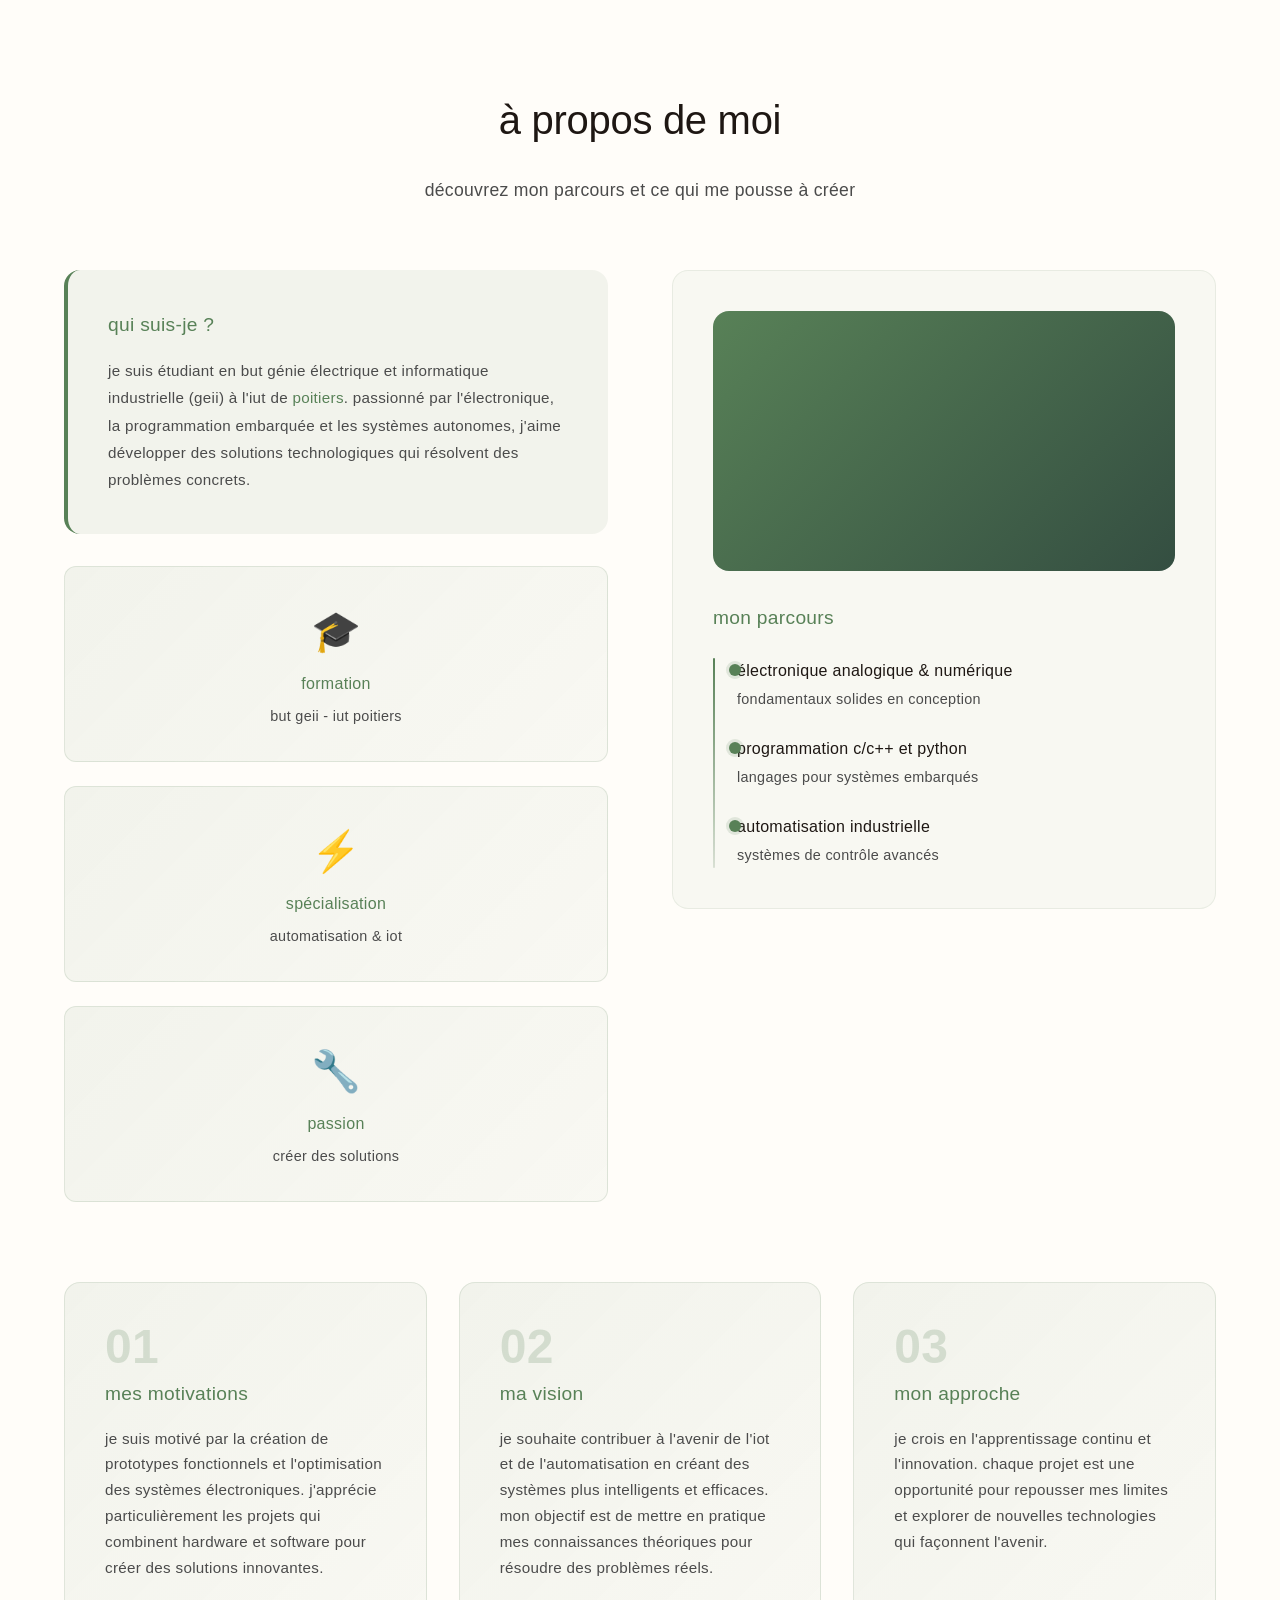
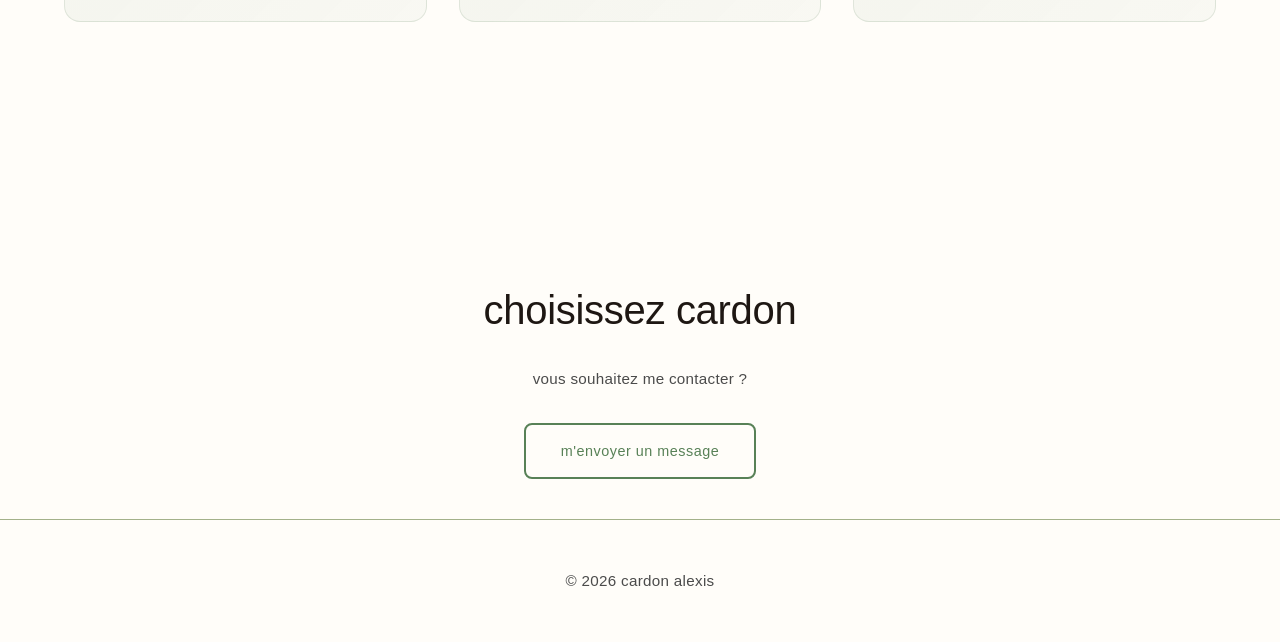
==== commit f553d26b: "Update index.html" ====
--- a/index.html
+++ b/index.html
@@ -75,58 +75,122 @@
     <!-- ESPACE BLANC INTENTIONNEL -->
     <div style="height: 8rem;"></div>
 
-    <!-- SECTION À PROPOS (INTÉGRÉE) -->
+    <!-- SECTION À PROPOS (STYLISÉE) -->
     <div class="container">
         <div class="about-section">
-            <div style="height: 8rem;"></div>
+            <div style="height: 4rem;"></div>
             
-            <h2 style="margin-bottom: 4rem;">à propos de moi</h2>
+            <div class="about-header">
+                <h2>à propos de moi</h2>
+                <p class="about-subtitle">découvrez mon parcours et ce qui me pousse à créer</p>
+            </div>
             
-            <div class="about-content">
-                <div class="about-text">
-                    <h3>qui suis-je ?</h3>
+            <!-- GRILLE 2 COLONNES -->
+            <div class="about-grid">
+                <!-- GAUCHE : TEXTE + CARTES -->
+                <div class="about-left">
+                    <div class="about-intro">
+                        <h3>qui suis-je ?</h3>
+                        <p>
+                            je suis étudiant en BUT Génie Électrique et Informatique Industrielle (GEII) à l'IUT de <span class="accent-text">Poitiers</span>. 
+                            passionné par l'électronique, la programmation embarquée et les systèmes autonomes, j'aime développer des solutions 
+                            technologiques qui résolvent des problèmes concrets.
+                        </p>
+                    </div>
+
+                    <!-- CARTES INFO -->
+                    <div class="about-info-cards">
+                        <div class="info-card">
+                            <div class="card-icon">🎓</div>
+                            <h4>formation</h4>
+                            <p>BUT GEII - IUT Poitiers</p>
+                        </div>
+                        <div class="info-card">
+                            <div class="card-icon">⚡</div>
+                            <h4>spécialisation</h4>
+                            <p>automatisation & iot</p>
+                        </div>
+                        <div class="info-card">
+                            <div class="card-icon">🔧</div>
+                            <h4>passion</h4>
+                            <p>créer des solutions</p>
+                        </div>
+                    </div>
+                </div>
+
+                <!-- DROITE : VISUAL + DÉTAILS -->
+                <div class="about-right">
+                    <div class="about-visual-card">
+                        <div style="
+                            width: 100%;
+                            aspect-ratio: 16/9;
+                            background: linear-gradient(135deg, var(--accent) 0%, #344E41 100%);
+                            border-radius: 16px;
+                            animation: slideUp 0.8s ease 0.2s backwards;
+                            margin-bottom: 2rem;
+                        "></div>
+
+                        <div class="about-details">
+                            <h3>mon parcours</h3>
+                            <div class="timeline">
+                                <div class="timeline-item">
+                                    <div class="timeline-dot"></div>
+                                    <div class="timeline-content">
+                                        <h4>électronique analogique & numérique</h4>
+                                        <p>fondamentaux solides en conception</p>
+                                    </div>
+                                </div>
+                                <div class="timeline-item">
+                                    <div class="timeline-dot"></div>
+                                    <div class="timeline-content">
+                                        <h4>programmation C/C++ et python</h4>
+                                        <p>langages pour systèmes embarqués</p>
+                                    </div>
+                                </div>
+                                <div class="timeline-item">
+                                    <div class="timeline-dot"></div>
+                                    <div class="timeline-content">
+                                        <h4>automatisation industrielle</h4>
+                                        <p>systèmes de contrôle avancés</p>
+                                    </div>
+                                </div>
+                            </div>
+                        </div>
+                    </div>
+                </div>
+            </div>
+
+            <!-- SECTION MOTIVATIONS ET VISION -->
+            <div style="height: 2rem;"></div>
+
+            <div class="about-cta-grid">
+                <div class="cta-card">
+                    <div class="cta-number">01</div>
+                    <h3>mes motivations</h3>
                     <p>
-                        je suis étudiant en BUT Génie Électrique et Informatique Industrielle (GEII) à l'IUT de <span style="color: var(--accent); font-weight: 500;">Poitiers</span>. 
-                        passionné par l'électronique, la programmation embarquée et les systèmes autonomes, j'aime développer des solutions 
-                        technologiques qui résolvent des problèmes concrets.
-                    </p>
-                    <p style="margin-top: 1.5rem;">
-                        mon parcours universitaire m'a permis d'acquérir une solide base en électronique analogique et numérique, 
-                        en programmation C/C++ et en automatisation industrielle. je suis toujours à la recherche de nouveaux défis pour 
-                        approfondir mes compétences.
+                        je suis motivé par la création de prototypes fonctionnels et l'optimisation des systèmes électroniques. 
+                        j'apprécie particulièrement les projets qui combinent hardware et software pour créer des solutions innovantes.
                     </p>
                 </div>
-
-                <div class="about-visual" style="
-                    width: 100%;
-                    aspect-ratio: 16/9;
-                    background: linear-gradient(135deg, var(--accent) 0%, #344E41 100%);
-                    border-radius: 16px;
-                    animation: slideUp 0.8s ease 0.2s backwards;
-                    margin-top: 3rem;
-                "></div>
-
-                <div style="height: 4rem;"></div>
-
-                <div class="about-motivations">
-                    <div class="motivation-item">
-                        <h3>mes motivations</h3>
-                        <p>
-                            je suis motivé par la création de prototypes fonctionnels et l'optimisation des systèmes électroniques. 
-                            j'apprécie particulièrement les projets qui combinent hardware et software pour créer des solutions innovantes.
-                        </p>
-                    </div>
-                    <div class="motivation-item">
-                        <h3>ma vision</h3>
-                        <p>
-                            je souhaite contribuer à l'avenir de l'IoT et de l'automatisation en créant des systèmes plus intelligents et efficaces. 
-                            mon objectif est de mettre en pratique mes connaissances théoriques pour résoudre des problèmes réels en industrie.
-                        </p>
-                    </div>
+                <div class="cta-card">
+                    <div class="cta-number">02</div>
+                    <h3>ma vision</h3>
+                    <p>
+                        je souhaite contribuer à l'avenir de l'IoT et de l'automatisation en créant des systèmes plus intelligents et efficaces. 
+                        mon objectif est de mettre en pratique mes connaissances théoriques pour résoudre des problèmes réels.
+                    </p>
                 </div>
-            </div>
-
-            <div style="height: 8rem;"></div>
+                <div class="cta-card">
+                    <div class="cta-number">03</div>
+                    <h3>mon approche</h3>
+                    <p>
+                        je crois en l'apprentissage continu et l'innovation. chaque projet est une opportunité pour repousser mes limites
+                        et explorer de nouvelles technologies qui façonnent l'avenir.
+                    </p>
+                </div>
+            </div>
+
+            <div style="height: 4rem;"></div>
         </div>
     </div>
 
@@ -170,6 +234,249 @@
         color: var(--text-secondary);
         font-weight: 400;
     }
+
+    /* STYLES SUPPLÉMENTAIRES POUR LA SECTION ABOUT */
+    .accent-text {
+        color: var(--accent);
+        font-weight: 500;
+    }
+
+    .about-header {
+        text-align: center;
+        margin-bottom: 4rem;
+        animation: fadeInUp 0.8s ease 0.1s backwards;
+    }
+
+    .about-subtitle {
+        font-size: 1.1rem;
+        color: var(--text-secondary);
+        animation: none;
+    }
+
+    .about-grid {
+        display: grid;
+        grid-template-columns: 1fr 1fr;
+        gap: 4rem;
+        margin-bottom: 3rem;
+        animation: fadeInUp 0.8s ease 0.15s backwards;
+    }
+
+    .about-left {
+        display: flex;
+        flex-direction: column;
+        gap: 2rem;
+    }
+
+    .about-intro {
+        padding: 2.5rem;
+        background: rgba(88, 129, 87, 0.08);
+        border-radius: 16px;
+        border-left: 4px solid var(--accent);
+        animation: fadeInUp 0.8s ease 0.2s backwards;
+    }
+
+    .about-intro h3 {
+        color: var(--accent);
+        margin-bottom: 1rem;
+        font-weight: 500;
+    }
+
+    .about-intro p {
+        line-height: 1.8;
+        animation: none;
+    }
+
+    .about-info-cards {
+        display: grid;
+        grid-template-columns: 1fr;
+        gap: 1.5rem;
+    }
+
+    .info-card {
+        padding: 2rem;
+        background: linear-gradient(135deg, rgba(88, 129, 87, 0.08) 0%, rgba(88, 129, 87, 0.04) 100%);
+        border: 1px solid rgba(88, 129, 87, 0.15);
+        border-radius: 12px;
+        text-align: center;
+        transition: all 0.4s cubic-bezier(0.34, 1.56, 0.64, 1);
+        animation: fadeInUp 0.8s ease forwards;
+    }
+
+    .info-card:nth-child(1) { animation-delay: 0.25s; }
+    .info-card:nth-child(2) { animation-delay: 0.3s; }
+    .info-card:nth-child(3) { animation-delay: 0.35s; }
+
+    .info-card:hover {
+        background: linear-gradient(135deg, rgba(88, 129, 87, 0.12) 0%, rgba(88, 129, 87, 0.08) 100%);
+        border-color: var(--accent);
+        transform: translateY(-6px);
+        box-shadow: 0 12px 24px rgba(88, 129, 87, 0.15);
+    }
+
+    .card-icon {
+        font-size: 2.5rem;
+        margin-bottom: 0.5rem;
+    }
+
+    .info-card h4 {
+        color: var(--accent);
+        margin-bottom: 0.5rem;
+        font-weight: 500;
+    }
+
+    .info-card p {
+        font-size: 0.9rem;
+        color: var(--text-secondary);
+        animation: none;
+    }
+
+    .about-right {
+        animation: fadeInUp 0.8s ease 0.2s backwards;
+    }
+
+    .about-visual-card {
+        padding: 2.5rem;
+        background: rgba(88, 129, 87, 0.04);
+        border: 1px solid rgba(88, 129, 87, 0.1);
+        border-radius: 16px;
+    }
+
+    .about-details {
+        margin-top: 2rem;
+    }
+
+    .about-details h3 {
+        color: var(--accent);
+        margin-bottom: 1.5rem;
+        font-weight: 500;
+    }
+
+    .timeline {
+        position: relative;
+        padding-left: 1.5rem;
+    }
+
+    .timeline::before {
+        content: '';
+        position: absolute;
+        left: 0;
+        top: 0;
+        bottom: 0;
+        width: 2px;
+        background: linear-gradient(to bottom, var(--accent), rgba(88, 129, 87, 0.2));
+        border-radius: 2px;
+    }
+
+    .timeline-item {
+        display: grid;
+        grid-template-columns: auto 1fr;
+        gap: 1.5rem;
+        margin-bottom: 1.5rem;
+        position: relative;
+    }
+
+    .timeline-item:last-child {
+        margin-bottom: 0;
+    }
+
+    .timeline-dot {
+        width: 12px;
+        height: 12px;
+        background: var(--accent);
+        border-radius: 50%;
+        position: absolute;
+        left: -8px;
+        top: 6px;
+        box-shadow: 0 0 0 3px rgba(88, 129, 87, 0.15);
+    }
+
+    .timeline-content h4 {
+        color: var(--text-primary);
+        margin-bottom: 0.25rem;
+        font-weight: 500;
+    }
+
+    .timeline-content p {
+        font-size: 0.9rem;
+        color: var(--text-secondary);
+        animation: none;
+    }
+
+    .about-cta-grid {
+        display: grid;
+        grid-template-columns: repeat(auto-fit, minmax(280px, 1fr));
+        gap: 2rem;
+        animation: fadeInUp 0.8s ease 0.25s backwards;
+    }
+
+    .cta-card {
+        padding: 2.5rem;
+        background: linear-gradient(135deg, rgba(88, 129, 87, 0.08) 0%, rgba(88, 129, 87, 0.04) 100%);
+        border: 1px solid rgba(88, 129, 87, 0.15);
+        border-radius: 16px;
+        position: relative;
+        overflow: hidden;
+        transition: all 0.4s cubic-bezier(0.34, 1.56, 0.64, 1);
+    }
+
+    .cta-card::before {
+        content: '';
+        position: absolute;
+        top: 0;
+        left: 0;
+        right: 0;
+        height: 3px;
+        background: var(--accent);
+        transform: scaleX(0);
+        transform-origin: left;
+        transition: transform 0.4s ease;
+    }
+
+    .cta-card:hover {
+        background: linear-gradient(135deg, rgba(88, 129, 87, 0.12) 0%, rgba(88, 129, 87, 0.08) 100%);
+        border-color: var(--accent);
+        transform: translateY(-8px);
+        box-shadow: 0 16px 32px rgba(88, 129, 87, 0.15);
+    }
+
+    .cta-card:hover::before {
+        transform: scaleX(1);
+    }
+
+    .cta-number {
+        font-size: 3rem;
+        font-weight: 700;
+        color: var(--accent);
+        opacity: 0.2;
+        margin-bottom: 0.5rem;
+        line-height: 1;
+    }
+
+    .cta-card h3 {
+        color: var(--accent);
+        margin-bottom: 1rem;
+        font-weight: 500;
+    }
+
+    .cta-card p {
+        font-size: 0.95rem;
+        line-height: 1.7;
+        color: var(--text-secondary);
+        animation: none;
+    }
+
+    @media (max-width: 1024px) {
+        .about-grid {
+            grid-template-columns: 1fr;
+            gap: 2rem;
+        }
+    }
+
+    @media (max-width: 768px) {
+        .about-cta-grid {
+            grid-template-columns: 1fr;
+        }
+    }
 </style>
 
 <script src="script.js"></script>
--- a/styles.css
+++ b/styles.css
@@ -40,6 +40,9 @@
     padding: 1.5rem 5%;
     border-bottom: 1px solid var(--border);
     animation: slideDownNav 0.6s ease;
+    display: flex;
+    align-items: center;
+    justify-content: center;
 }
 
 @keyframes slideDownNav {
@@ -72,19 +75,22 @@
     letter-spacing: 0.5px;
     transition: all 0.3s ease;
     white-space: nowrap;
-    padding: 0.5rem 0;
+    padding: 0;
     position: relative;
+    display: flex;
+    align-items: center;
+    height: 100%;
+    border: none;
 }
 
 .nav-logo:hover {
     color: var(--accent);
-    transform: translateY(-2px);
 }
 
 .nav-logo::after {
     content: '';
     position: absolute;
-    bottom: -3px;
+    bottom: -15px;
     left: 0;
     width: 0;
     height: 2px;
@@ -106,12 +112,30 @@
     letter-spacing: 0.5px;
     transition: all 0.3s ease;
     position: relative;
-    padding: 0.5rem 0;
+    padding: 0;
+    display: flex;
+    align-items: center;
+    height: 100%;
 }
 
 nav a:hover {
     color: var(--accent);
-    transform: translateY(-2px);
+}
+
+nav a::after {
+    content: '';
+    position: absolute;
+    bottom: -15px;
+    left: 0;
+    width: 0;
+    height: 2px;
+    background: var(--accent);
+    transition: width 0.3s ease;
+    border-radius: 2px;
+}
+
+nav a:hover::after {
+    width: 100%;
 }
 
 nav a.active {
@@ -120,34 +144,18 @@
 }
 
 nav a.active::after {
-    content: '';
-    position: absolute;
-    bottom: -5px;
-    left: 0;
-    right: 0;
-    height: 2px;
-    background: var(--accent);
-    animation: slideIn 0.4s ease;
-    border-radius: 2px;
-}
-
-@keyframes slideIn {
-    from {
-        width: 0;
-        left: 50%;
-    }
-    to {
-        width: 100%;
-        left: 0;
-    }
+    width: 100%;
+    animation: none;
 }
 
 /* DROPDOWN MENU - MODERN & MINIMAL AVEC COULEUR */
 .nav-item {
     position: relative;
-    display: inline-block;
+    display: inline-flex;
     vertical-align: middle;
     line-height: 1;
+    align-items: center;
+    height: 100%;
 }
 
 .dropdown {
@@ -161,7 +169,7 @@
     border-radius: 8px;
     min-width: 220px;
     padding: 0.8rem 0;
-    margin-top: 1rem;
+    margin-top: 0.5rem;
     opacity: 0;
     visibility: hidden;
     pointer-events: none;
@@ -179,6 +187,13 @@
     transform: translateX(-50%) translateY(0);
 }
 
+/* Garder le dropdown visible quand on le survole */
+.dropdown:hover {
+    opacity: 1;
+    visibility: visible;
+    pointer-events: auto;
+}
+
 .dropdown-title {
     display: block;
     padding: 0.9rem 1.6rem 0.5rem;
@@ -207,9 +222,17 @@
     position: relative;
     white-space: normal;
     border-left: 3px solid transparent;
-}
-
-.dropdown a::before {
+    height: auto;
+}
+
+.dropdown a:hover {
+    background: rgba(88, 129, 87, 0.12);
+    color: #3A5A40;
+    padding-left: 1.9rem;
+    font-weight: 600;
+}
+
+.dropdown a:hover::before {
     content: '';
     position: absolute;
     left: 0;
@@ -217,19 +240,6 @@
     bottom: 0;
     width: 3px;
     background: var(--accent);
-    transform: scaleY(0);
-    transform-origin: center;
-    transition: transform 0.25s ease;
-}
-
-.dropdown a:hover {
-    background: rgba(88, 129, 87, 0.12);
-    color: #3A5A40;
-    padding-left: 1.9rem;
-    font-weight: 600;
-}
-
-.dropdown a:hover::before {
     transform: scaleY(1);
 }
 
@@ -286,6 +296,14 @@
 h3 {
     font-size: 1.2rem;
     font-weight: 400;
+    text-transform: lowercase;
+    margin-bottom: 0.5rem;
+    color: var(--text-primary);
+}
+
+h4 {
+    font-size: 1rem;
+    font-weight: 500;
     text-transform: lowercase;
     margin-bottom: 0.5rem;
     color: var(--text-primary);
@@ -398,6 +416,156 @@
     width: 85%;
     max-width: 900px;
     margin: 0 auto;
+}
+
+/* SECTION À PROPOS - NOUVELLE VERSION */
+.about-grid {
+    display: grid;
+    grid-template-columns: 1fr 1fr;
+    gap: 3rem;
+    margin-bottom: 4rem;
+    animation: fadeInUp 0.8s ease 0.1s backwards;
+}
+
+.about-left {
+    display: flex;
+    flex-direction: column;
+    gap: 2rem;
+}
+
+.about-card {
+    padding: 2rem;
+    background: rgba(88, 129, 87, 0.08);
+    border-radius: 12px;
+    border-left: 4px solid var(--accent);
+    transition: all 0.4s cubic-bezier(0.34, 1.56, 0.64, 1);
+    animation: fadeInUp 0.8s ease 0.2s backwards;
+}
+
+.about-card:hover {
+    background: rgba(88, 129, 87, 0.12);
+    transform: translateY(-6px);
+    box-shadow: 0 12px 24px rgba(88, 129, 87, 0.1);
+}
+
+.about-card h3 {
+    color: var(--accent);
+    margin-bottom: 1rem;
+    font-weight: 500;
+}
+
+.about-card p {
+    line-height: 1.8;
+    animation: none;
+}
+
+.about-right {
+    animation: fadeInUp 0.8s ease 0.25s backwards;
+}
+
+.about-details-card {
+    padding: 2.5rem;
+    background: linear-gradient(135deg, var(--accent) 0%, #344E41 100%);
+    border-radius: 16px;
+    color: white;
+    position: sticky;
+    top: 120px;
+}
+
+.about-details-card h3 {
+    color: white;
+    margin-bottom: 2rem;
+    font-weight: 500;
+}
+
+.detail-item {
+    display: flex;
+    flex-direction: column;
+    margin-bottom: 1.5rem;
+    padding-bottom: 1.5rem;
+    border-bottom: 1px solid rgba(255, 255, 255, 0.2);
+}
+
+.detail-item:last-child {
+    border-bottom: none;
+    margin-bottom: 0;
+    padding-bottom: 0;
+}
+
+.detail-label {
+    font-size: 0.8rem;
+    text-transform: uppercase;
+    letter-spacing: 1px;
+    font-weight: 600;
+    opacity: 0.8;
+    margin-bottom: 0.5rem;
+}
+
+.detail-value {
+    font-size: 0.95rem;
+    font-weight: 300;
+}
+
+/* SECTION MOTIVATIONS */
+.motivations-grid {
+    display: grid;
+    grid-template-columns: repeat(auto-fit, minmax(250px, 1fr));
+    gap: 2rem;
+    animation: fadeInUp 0.8s ease 0.3s backwards;
+}
+
+.motivation-card {
+    padding: 2rem;
+    background: rgba(88, 129, 87, 0.08);
+    border-radius: 12px;
+    border: 1px solid rgba(88, 129, 87, 0.15);
+    transition: all 0.4s cubic-bezier(0.34, 1.56, 0.64, 1);
+    position: relative;
+    overflow: hidden;
+}
+
+.motivation-card::before {
+    content: '';
+    position: absolute;
+    top: 0;
+    left: 0;
+    right: 0;
+    height: 3px;
+    background: var(--accent);
+    transform: scaleX(0);
+    transform-origin: left;
+    transition: transform 0.4s ease;
+}
+
+.motivation-card:hover {
+    background: rgba(88, 129, 87, 0.12);
+    transform: translateY(-8px);
+    box-shadow: 0 12px 24px rgba(88, 129, 87, 0.1);
+}
+
+.motivation-card:hover::before {
+    transform: scaleX(1);
+}
+
+.motivation-number {
+    display: inline-block;
+    font-size: 2.5rem;
+    font-weight: 700;
+    color: var(--accent);
+    opacity: 0.3;
+    margin-bottom: 1rem;
+}
+
+.motivation-card h4 {
+    color: var(--accent);
+    margin-bottom: 0.8rem;
+    font-weight: 500;
+}
+
+.motivation-card p {
+    font-size: 0.9rem;
+    line-height: 1.7;
+    animation: none;
 }
 
 /* CARDS - PLUS D'ARRONDI */
@@ -719,6 +887,19 @@
     .contact-links {
         flex-direction: column;
     }
+
+    .about-grid {
+        grid-template-columns: 1fr;
+        gap: 2rem;
+    }
+
+    .about-details-card {
+        position: static;
+    }
+
+    .motivations-grid {
+        grid-template-columns: 1fr;
+    }
 }
 
 /* SCROLL ANIMATION */
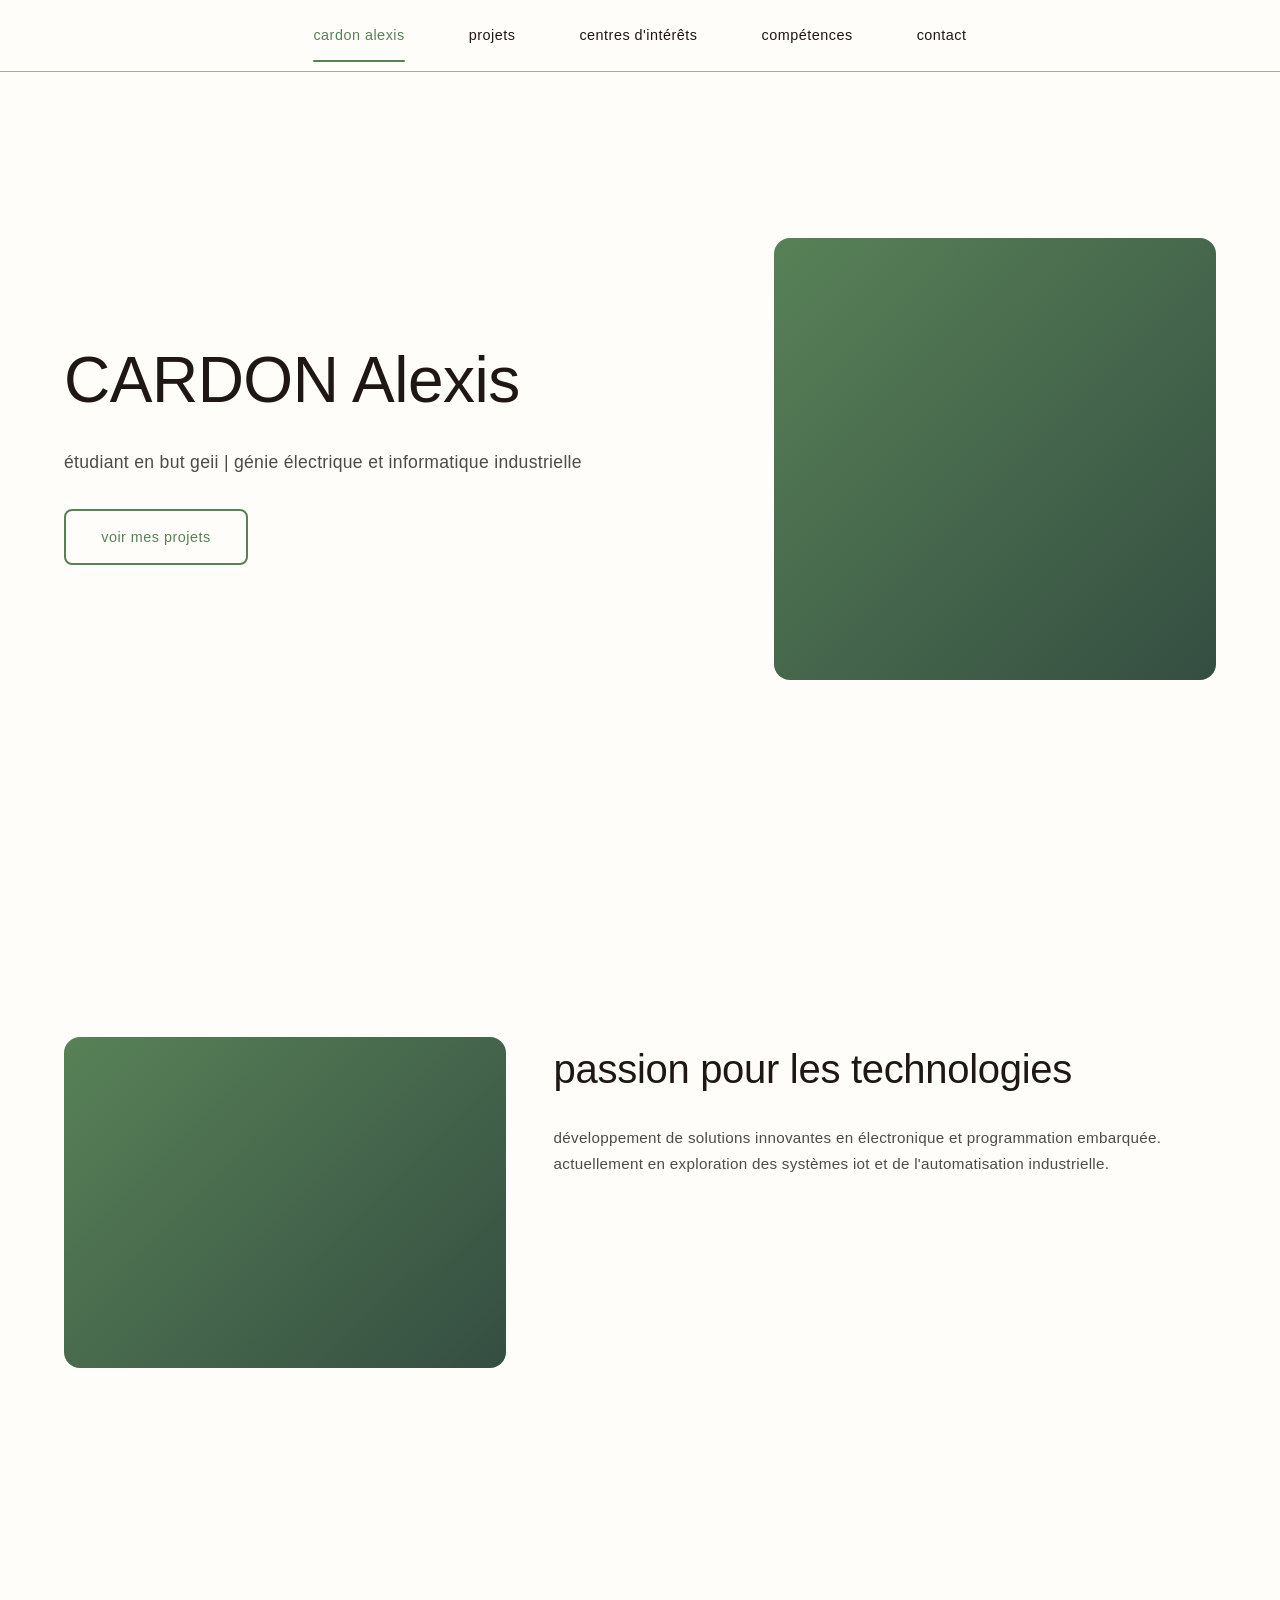
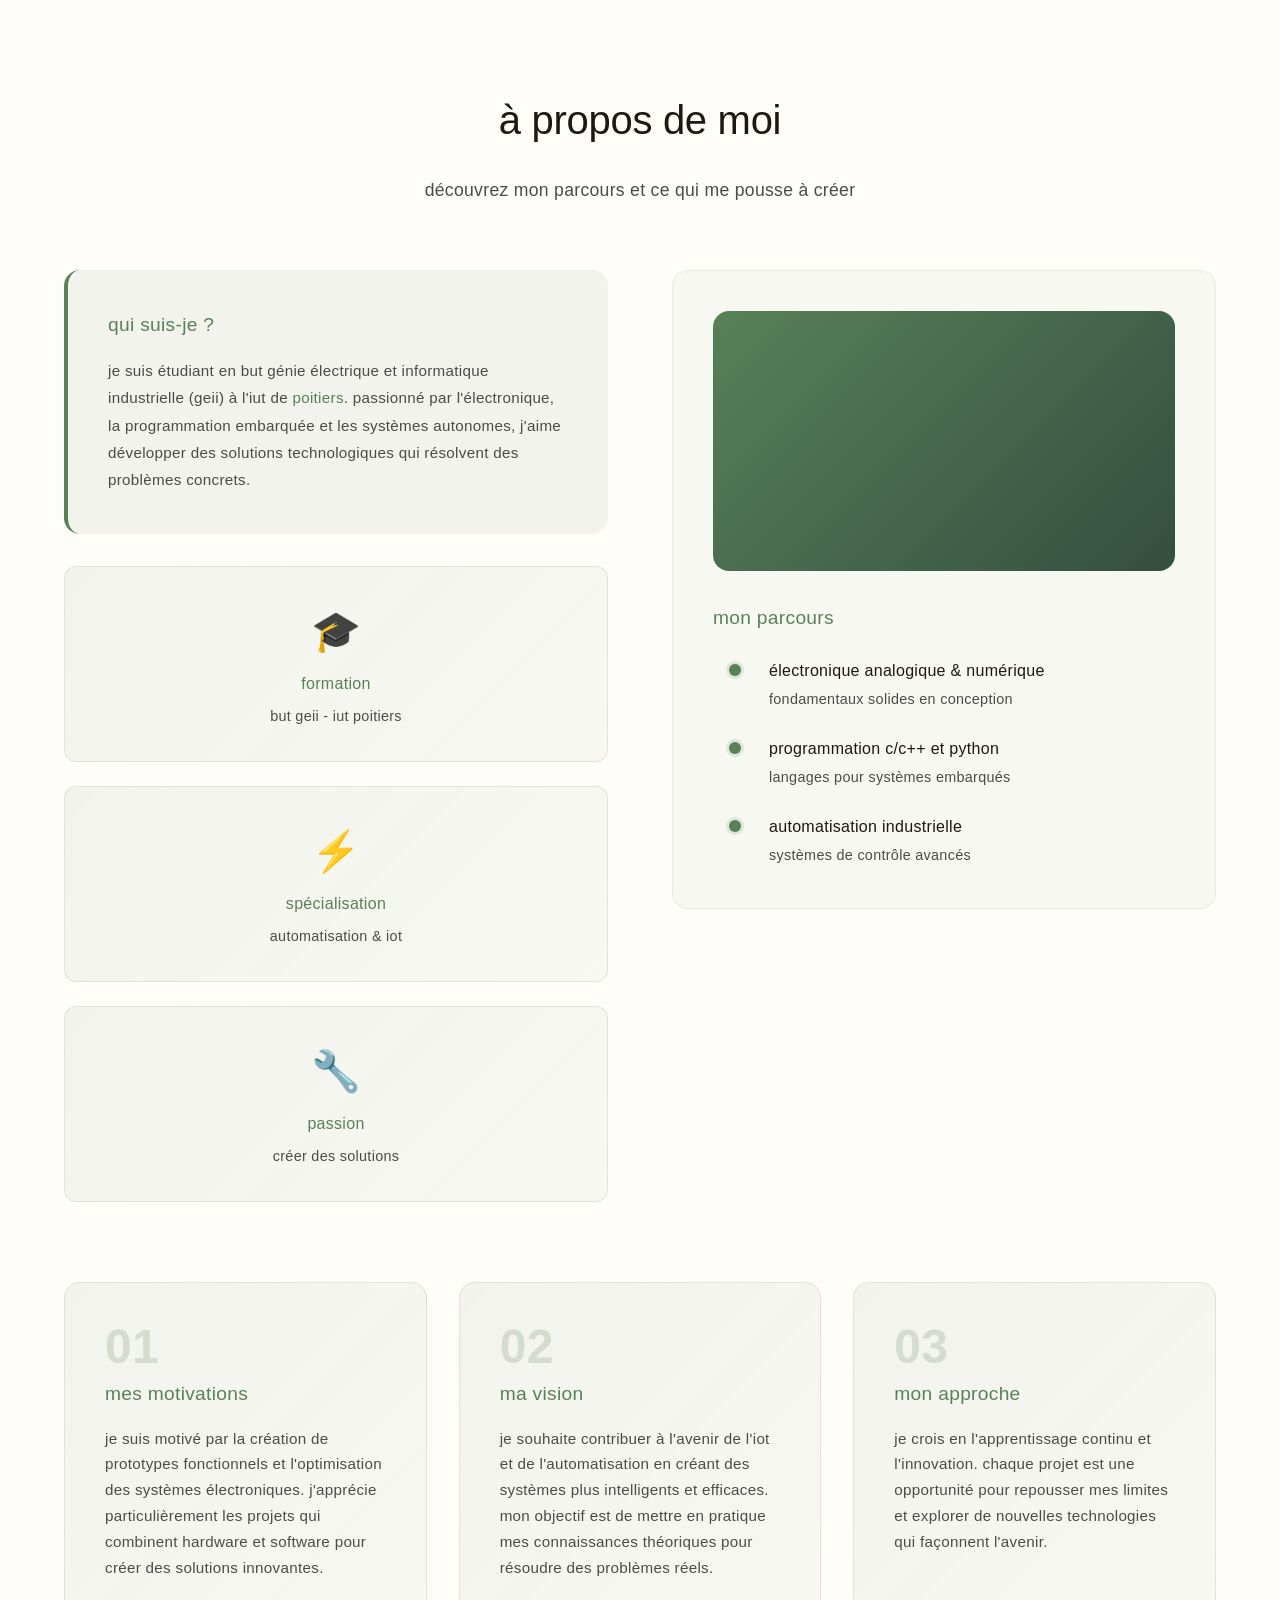
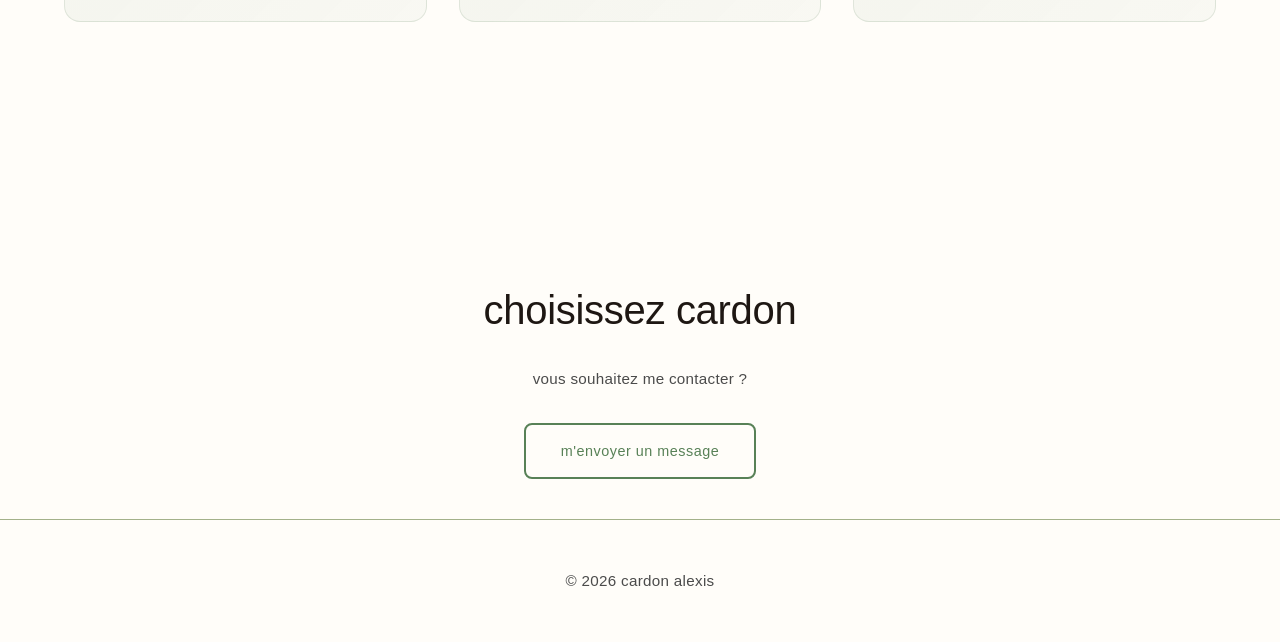
==== commit 480f133a: "Update index.html" ====
--- a/index.html
+++ b/index.html
@@ -21,8 +21,8 @@
                 <a href="project-2.html">projet TDB</a>
                 <a href="project-3.html">projet KAH</a>
                 
-                <div class="dropdown-title">projets perso</div>
-                <a href="project-4.html">projet ambilight</a>
+                <div class="dropdown-title">Projets Perso</div>
+                <a href="project-4.html">projet Ambilight</a>
                 <a href="project-5.html">projet personnel 2</a>
             </div>
         </div>
@@ -38,7 +38,7 @@
     <div class="container">
         <div class="grid-asymmetric" style="min-height: 70vh; align-items: center;">
             <div>
-                <h1>Cardon Alexis</h1>
+                <h1>CARDON Alexis</h1>
                 <p style="font-size: 1.1rem; color: var(--text-secondary); margin-bottom: 2rem;">
                     étudiant en but geii | génie électrique et informatique industrielle
                 </p>
--- a/styles.css
+++ b/styles.css
@@ -207,6 +207,7 @@
     background: rgba(88, 129, 87, 0.08);
     border-left: 3px solid #3A5A40;
     padding-left: 1.3rem;
+    border-bottom: none;
 }
 
 .dropdown a {
@@ -223,6 +224,7 @@
     white-space: normal;
     border-left: 3px solid transparent;
     height: auto;
+    border-bottom: none;
 }
 
 .dropdown a:hover {
@@ -230,24 +232,14 @@
     color: #3A5A40;
     padding-left: 1.9rem;
     font-weight: 600;
-}
-
-.dropdown a:hover::before {
-    content: '';
-    position: absolute;
-    left: 0;
-    top: 0;
-    bottom: 0;
-    width: 3px;
-    background: var(--accent);
-    transform: scaleY(1);
-}
-
-/* SÉPARATION ENTRE CATÉGORIES */
-.dropdown a:nth-child(5) {
+    border-left: 3px solid var(--accent);
+}
+
+/* SÉPARATION ENTRE CATÉGORIES - SEULEMENT ENTRE LES DEUX GROUPES */
+.dropdown-title:nth-of-type(2) {
     border-top: 1px solid var(--border);
+    margin-top: 0.4rem;
     padding-top: 0.9rem;
-    margin-top: 0.4rem;
 }
 
 /* PAGE TRANSITIONS */
@@ -277,7 +269,6 @@
 h1 {
     font-size: 4rem;
     font-weight: 300;
-    text-transform: lowercase;
     line-height: 1.1;
     margin-bottom: 2rem;
     letter-spacing: -0.5px;
@@ -345,6 +336,15 @@
 
 a:hover::after {
     width: 100%;
+}
+
+/* EXCLURE LES ITEMS DU DROPDOWN DU SURLIGNAGE */
+.dropdown a::after {
+    display: none !important;
+}
+
+.dropdown a:hover::after {
+    display: none !important;
 }
 
 /* BUTTON */
@@ -418,13 +418,33 @@
     margin: 0 auto;
 }
 
-/* SECTION À PROPOS - NOUVELLE VERSION */
+/* SECTION À PROPOS */
+.about-section {
+    animation: fadeInUp 0.8s ease 0.1s backwards;
+}
+
+.about-header {
+    text-align: center;
+    margin-bottom: 4rem;
+    animation: fadeInUp 0.8s ease 0.1s backwards;
+}
+
+.about-header h2 {
+    animation: none;
+}
+
+.about-subtitle {
+    font-size: 1.1rem;
+    color: var(--text-secondary);
+    animation: none;
+}
+
 .about-grid {
     display: grid;
     grid-template-columns: 1fr 1fr;
-    gap: 3rem;
-    margin-bottom: 4rem;
-    animation: fadeInUp 0.8s ease 0.1s backwards;
+    gap: 4rem;
+    margin-bottom: 3rem;
+    animation: fadeInUp 0.8s ease 0.15s backwards;
 }
 
 .about-left {
@@ -433,98 +453,158 @@
     gap: 2rem;
 }
 
-.about-card {
-    padding: 2rem;
+.about-intro {
+    padding: 2.5rem;
     background: rgba(88, 129, 87, 0.08);
-    border-radius: 12px;
+    border-radius: 16px;
     border-left: 4px solid var(--accent);
-    transition: all 0.4s cubic-bezier(0.34, 1.56, 0.64, 1);
     animation: fadeInUp 0.8s ease 0.2s backwards;
 }
 
-.about-card:hover {
-    background: rgba(88, 129, 87, 0.12);
-    transform: translateY(-6px);
-    box-shadow: 0 12px 24px rgba(88, 129, 87, 0.1);
-}
-
-.about-card h3 {
+.about-intro h3 {
     color: var(--accent);
     margin-bottom: 1rem;
     font-weight: 500;
 }
 
-.about-card p {
+.about-intro p {
     line-height: 1.8;
     animation: none;
 }
 
+.accent-text {
+    color: var(--accent);
+    font-weight: 500;
+}
+
+.about-info-cards {
+    display: grid;
+    grid-template-columns: 1fr;
+    gap: 1.5rem;
+}
+
+.info-card {
+    padding: 2rem;
+    background: linear-gradient(135deg, rgba(88, 129, 87, 0.08) 0%, rgba(88, 129, 87, 0.04) 100%);
+    border: 1px solid rgba(88, 129, 87, 0.15);
+    border-radius: 12px;
+    text-align: center;
+    transition: all 0.4s cubic-bezier(0.34, 1.56, 0.64, 1);
+    animation: fadeInUp 0.8s ease forwards;
+}
+
+.info-card:nth-child(1) { animation-delay: 0.25s; }
+.info-card:nth-child(2) { animation-delay: 0.3s; }
+.info-card:nth-child(3) { animation-delay: 0.35s; }
+
+.info-card:hover {
+    background: linear-gradient(135deg, rgba(88, 129, 87, 0.12) 0%, rgba(88, 129, 87, 0.08) 100%);
+    border-color: var(--accent);
+    transform: translateY(-6px);
+    box-shadow: 0 12px 24px rgba(88, 129, 87, 0.15);
+}
+
+.card-icon {
+    font-size: 2.5rem;
+    margin-bottom: 0.5rem;
+}
+
+.info-card h4 {
+    color: var(--accent);
+    margin-bottom: 0.5rem;
+    font-weight: 500;
+}
+
+.info-card p {
+    font-size: 0.9rem;
+    color: var(--text-secondary);
+    animation: none;
+}
+
 .about-right {
+    animation: fadeInUp 0.8s ease 0.2s backwards;
+}
+
+.about-visual-card {
+    padding: 2.5rem;
+    background: rgba(88, 129, 87, 0.04);
+    border: 1px solid rgba(88, 129, 87, 0.1);
+    border-radius: 16px;
+}
+
+.about-details {
+    margin-top: 2rem;
+}
+
+.about-details h3 {
+    color: var(--accent);
+    margin-bottom: 1.5rem;
+    font-weight: 500;
+}
+
+.timeline {
+    position: relative;
+    padding-left: 0;
+}
+
+.timeline::before {
+    display: none;
+}
+
+.timeline-item {
+    display: block;
+    margin-bottom: 2rem;
+    padding-left: 2rem;
+    position: relative;
+}
+
+.timeline-item:last-child {
+    margin-bottom: 0;
+}
+
+.timeline-dot {
+    position: absolute;
+    left: 0;
+    top: 0;
+    width: 10px;
+    height: 10px;
+    background: var(--accent);
+    border-radius: 50%;
+    box-shadow: 0 0 0 3px rgba(88, 129, 87, 0.2);
+}
+
+.timeline-content h4 {
+    color: var(--text-primary);
+    margin-bottom: 0.3rem;
+    font-weight: 500;
+    text-transform: lowercase;
+}
+
+.timeline-content p {
+    font-size: 0.85rem;
+    color: var(--text-secondary);
+    animation: none;
+    margin: 0;
+}
+
+.about-cta-grid {
+    display: grid;
+    grid-template-columns: repeat(auto-fit, minmax(280px, 1fr));
+    gap: 2rem;
     animation: fadeInUp 0.8s ease 0.25s backwards;
 }
 
-.about-details-card {
+.cta-card {
     padding: 2.5rem;
-    background: linear-gradient(135deg, var(--accent) 0%, #344E41 100%);
+    background: linear-gradient(135deg, rgba(88, 129, 87, 0.08) 0%, rgba(88, 129, 87, 0.04) 100%);
+    border: 1px solid rgba(88, 129, 87, 0.15);
     border-radius: 16px;
-    color: white;
-    position: sticky;
-    top: 120px;
-}
-
-.about-details-card h3 {
-    color: white;
-    margin-bottom: 2rem;
-    font-weight: 500;
-}
-
-.detail-item {
-    display: flex;
-    flex-direction: column;
-    margin-bottom: 1.5rem;
-    padding-bottom: 1.5rem;
-    border-bottom: 1px solid rgba(255, 255, 255, 0.2);
-}
-
-.detail-item:last-child {
-    border-bottom: none;
-    margin-bottom: 0;
-    padding-bottom: 0;
-}
-
-.detail-label {
-    font-size: 0.8rem;
-    text-transform: uppercase;
-    letter-spacing: 1px;
-    font-weight: 600;
-    opacity: 0.8;
-    margin-bottom: 0.5rem;
-}
-
-.detail-value {
-    font-size: 0.95rem;
-    font-weight: 300;
-}
-
-/* SECTION MOTIVATIONS */
-.motivations-grid {
-    display: grid;
-    grid-template-columns: repeat(auto-fit, minmax(250px, 1fr));
-    gap: 2rem;
-    animation: fadeInUp 0.8s ease 0.3s backwards;
-}
-
-.motivation-card {
-    padding: 2rem;
-    background: rgba(88, 129, 87, 0.08);
-    border-radius: 12px;
-    border: 1px solid rgba(88, 129, 87, 0.15);
-    transition: all 0.4s cubic-bezier(0.34, 1.56, 0.64, 1);
     position: relative;
     overflow: hidden;
-}
-
-.motivation-card::before {
+    transition: all 0.4s cubic-bezier(0.34, 1.56, 0.64, 1);
+}
+
+.cta-card::before {
     content: '';
     position: absolute;
     top: 0;
@@ -537,34 +617,36 @@
     transition: transform 0.4s ease;
 }
 
-.motivation-card:hover {
-    background: rgba(88, 129, 87, 0.12);
+.cta-card:hover {
+    background: linear-gradient(135deg, rgba(88, 129, 87, 0.12) 0%, rgba(88, 129, 87, 0.08) 100%);
+    border-color: var(--accent);
     transform: translateY(-8px);
-    box-shadow: 0 12px 24px rgba(88, 129, 87, 0.1);
-}
-
-.motivation-card:hover::before {
+    box-shadow: 0 16px 32px rgba(88, 129, 87, 0.15);
+}
+
+.cta-card:hover::before {
     transform: scaleX(1);
 }
 
-.motivation-number {
-    display: inline-block;
-    font-size: 2.5rem;
+.cta-number {
+    font-size: 3rem;
     font-weight: 700;
     color: var(--accent);
-    opacity: 0.3;
+    opacity: 0.2;
+    margin-bottom: 0.5rem;
+    line-height: 1;
+}
+
+.cta-card h3 {
+    color: var(--accent);
     margin-bottom: 1rem;
-}
-
-.motivation-card h4 {
-    color: var(--accent);
-    margin-bottom: 0.8rem;
     font-weight: 500;
 }
 
-.motivation-card p {
-    font-size: 0.9rem;
+.cta-card p {
+    font-size: 0.95rem;
     line-height: 1.7;
+    color: var(--text-secondary);
     animation: none;
 }
 
@@ -846,6 +928,13 @@
 }
 
 /* RESPONSIVE */
+@media (max-width: 1024px) {
+    .about-grid {
+        grid-template-columns: 1fr;
+        gap: 2rem;
+    }
+}
+
 @media (max-width: 768px) {
     h1 {
         font-size: 2.5rem;
@@ -893,11 +982,7 @@
         gap: 2rem;
     }
 
-    .about-details-card {
-        position: static;
-    }
-
-    .motivations-grid {
+    .about-cta-grid {
         grid-template-columns: 1fr;
     }
 }
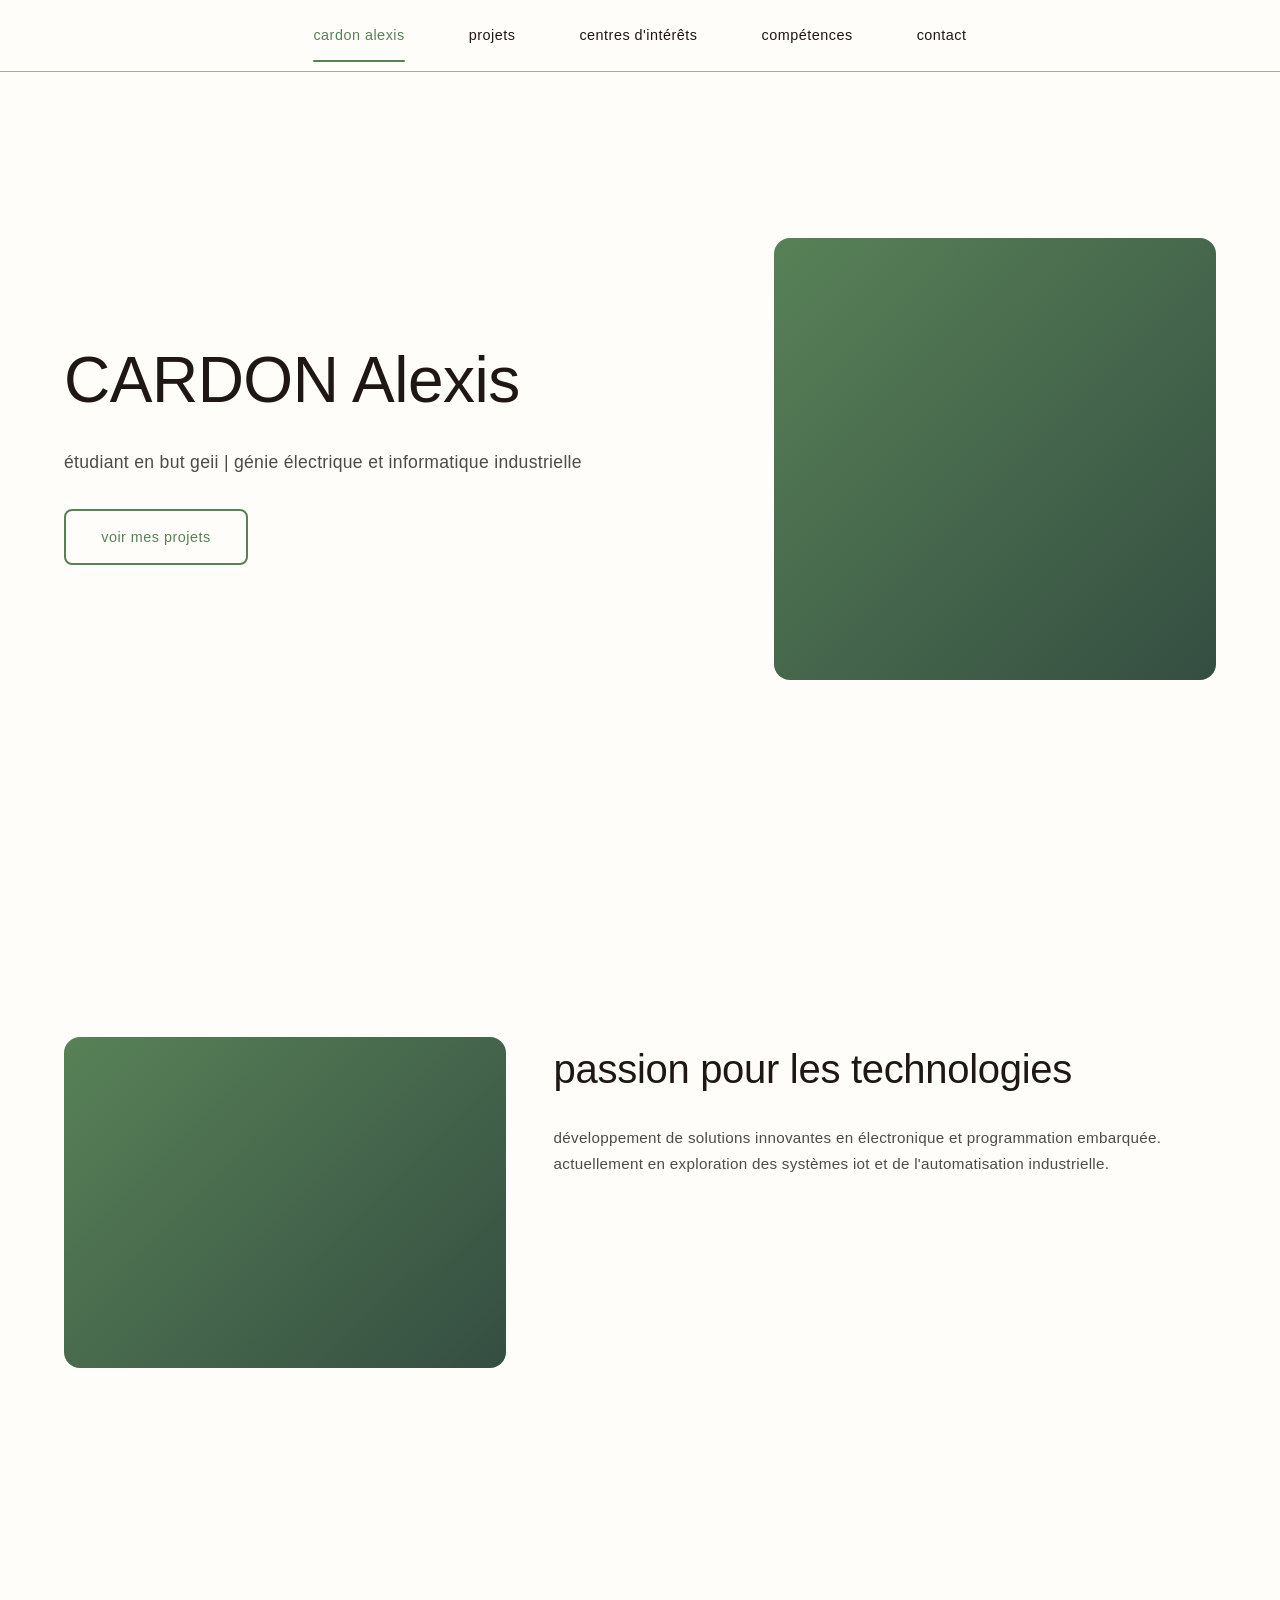
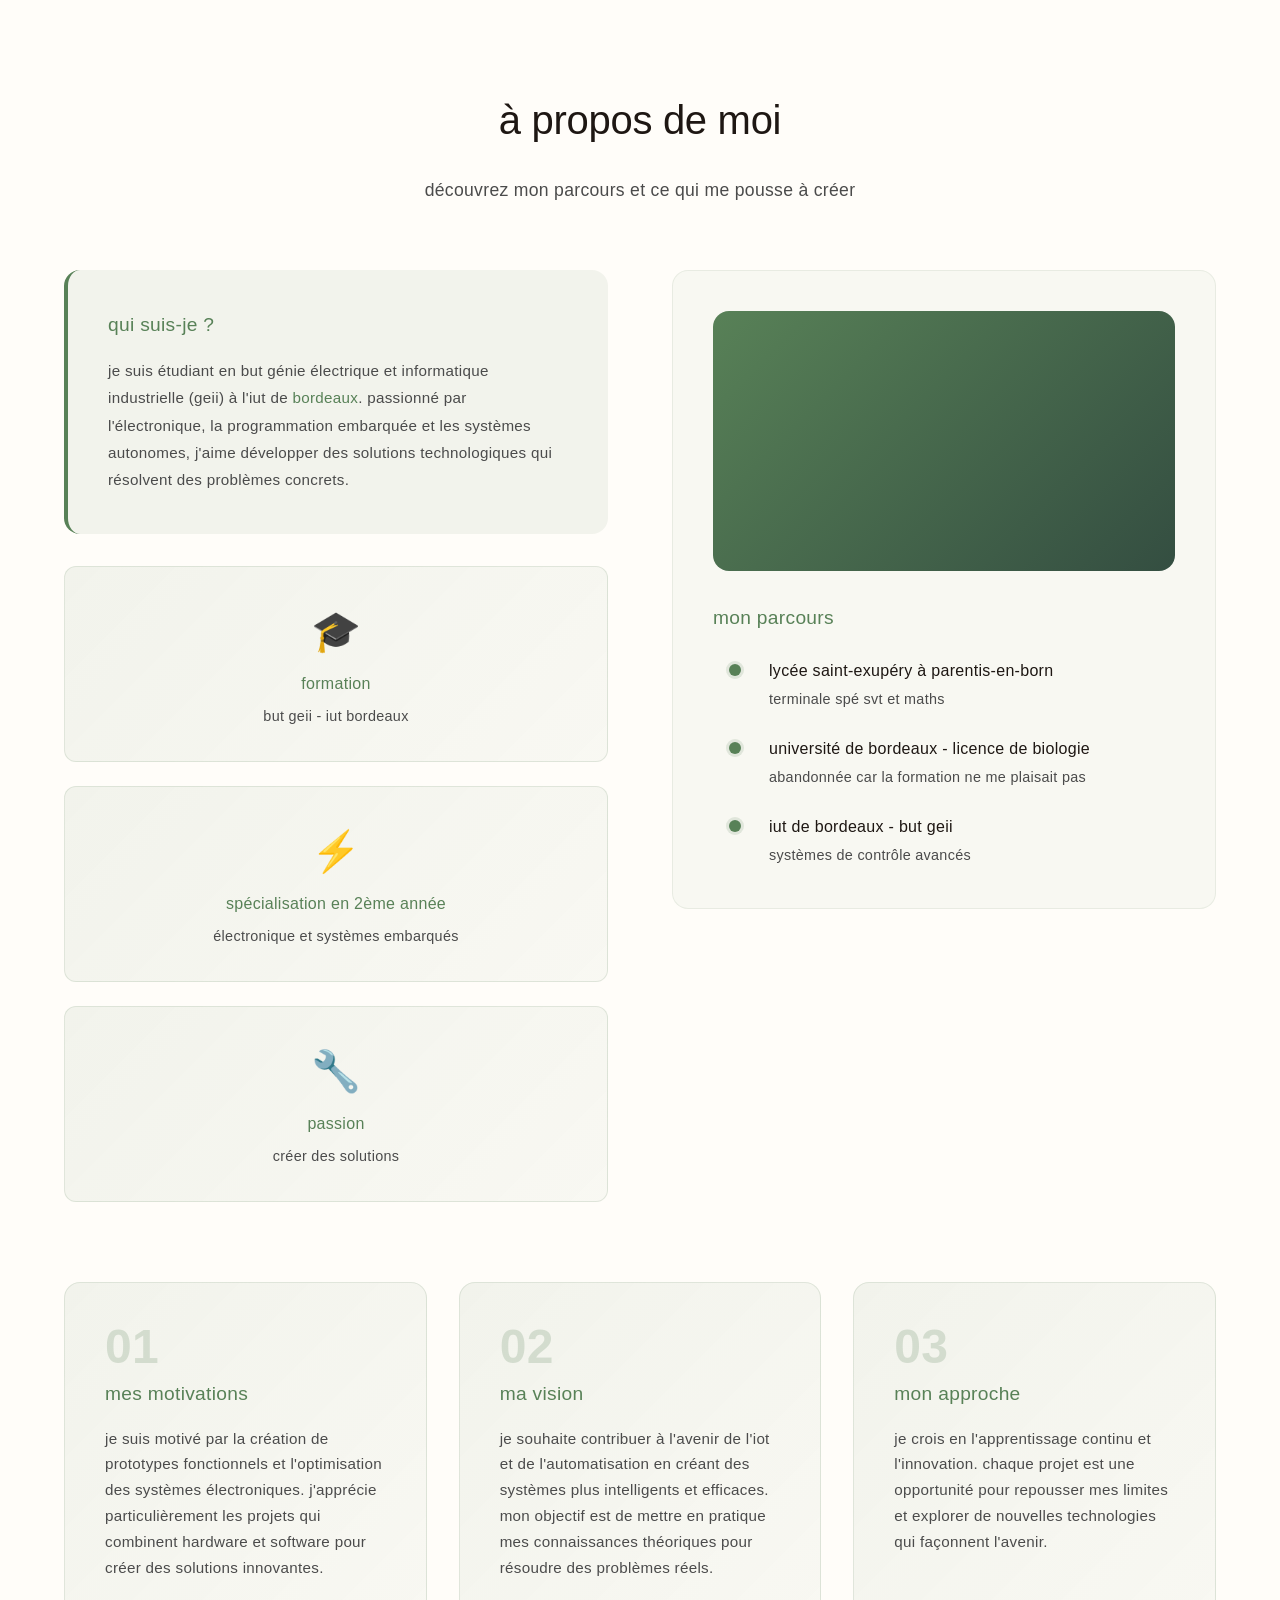
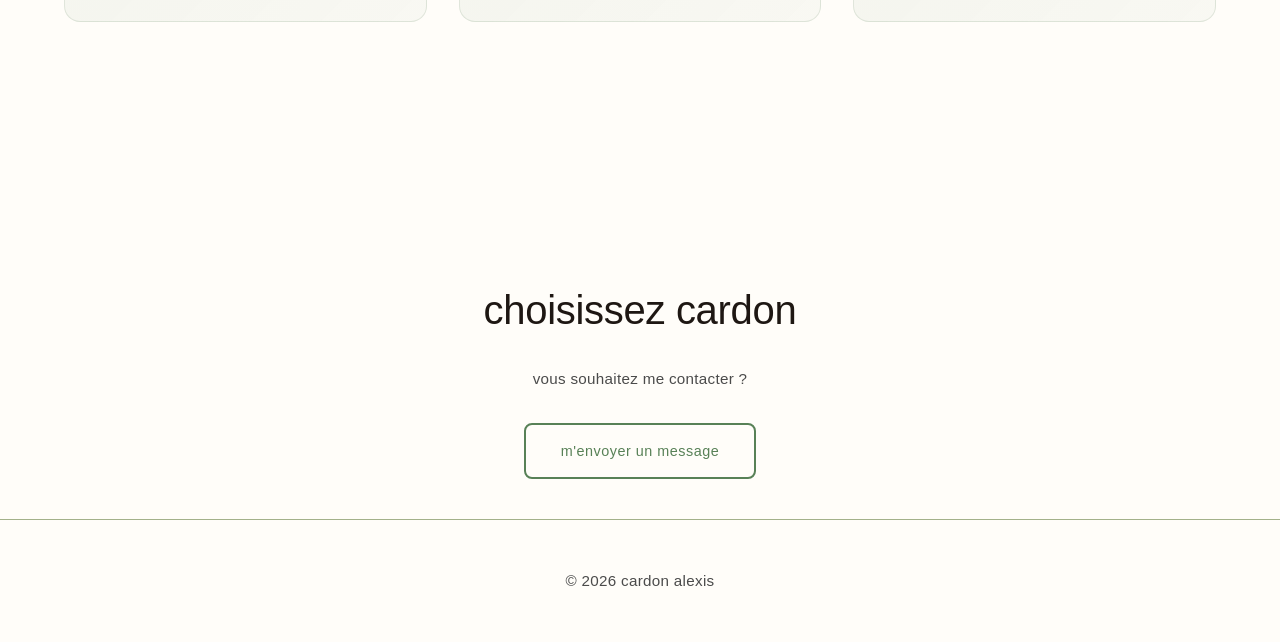
==== commit d3b0815d: "Update index.html" ====
--- a/index.html
+++ b/index.html
@@ -92,7 +92,7 @@
                     <div class="about-intro">
                         <h3>qui suis-je ?</h3>
                         <p>
-                            je suis étudiant en BUT Génie Électrique et Informatique Industrielle (GEII) à l'IUT de <span class="accent-text">Poitiers</span>. 
+                            je suis étudiant en BUT Génie Électrique et Informatique Industrielle (GEII) à l'IUT de <span class="accent-text">Bordeaux</span>. 
                             passionné par l'électronique, la programmation embarquée et les systèmes autonomes, j'aime développer des solutions 
                             technologiques qui résolvent des problèmes concrets.
                         </p>
@@ -103,12 +103,12 @@
                         <div class="info-card">
                             <div class="card-icon">🎓</div>
                             <h4>formation</h4>
-                            <p>BUT GEII - IUT Poitiers</p>
+                            <p>BUT GEII - IUT Bordeaux</p>
                         </div>
                         <div class="info-card">
                             <div class="card-icon">⚡</div>
-                            <h4>spécialisation</h4>
-                            <p>automatisation & iot</p>
+                            <h4>spécialisation en 2ème année</h4>
+                            <p>électronique et systèmes embarqués</p>
                         </div>
                         <div class="info-card">
                             <div class="card-icon">🔧</div>
@@ -136,21 +136,21 @@
                                 <div class="timeline-item">
                                     <div class="timeline-dot"></div>
                                     <div class="timeline-content">
-                                        <h4>électronique analogique & numérique</h4>
-                                        <p>fondamentaux solides en conception</p>
+                                        <h4>Lycée Saint-Exupéry à Parentis-En-Born</h4>
+                                        <p>Terminale Spé SVT et Maths</p>
                                     </div>
                                 </div>
                                 <div class="timeline-item">
                                     <div class="timeline-dot"></div>
                                     <div class="timeline-content">
-                                        <h4>programmation C/C++ et python</h4>
-                                        <p>langages pour systèmes embarqués</p>
+                                        <h4>Université de Bordeaux - Licence de biologie </h4>
+                                        <p>abandonnée car la formation ne me plaisait pas</p>
                                     </div>
                                 </div>
                                 <div class="timeline-item">
                                     <div class="timeline-dot"></div>
                                     <div class="timeline-content">
-                                        <h4>automatisation industrielle</h4>
+                                        <h4>IUT de Bordeaux - BUT GEII</h4>
                                         <p>systèmes de contrôle avancés</p>
                                     </div>
                                 </div>
--- a/styles.css
+++ b/styles.css
@@ -200,7 +200,6 @@
     font-weight: 700;
     color: #3A5A40;
     font-size: 0.8rem;
-    text-transform: lowercase;
     letter-spacing: 0.7px;
     margin-bottom: 0.4rem;
     opacity: 1;
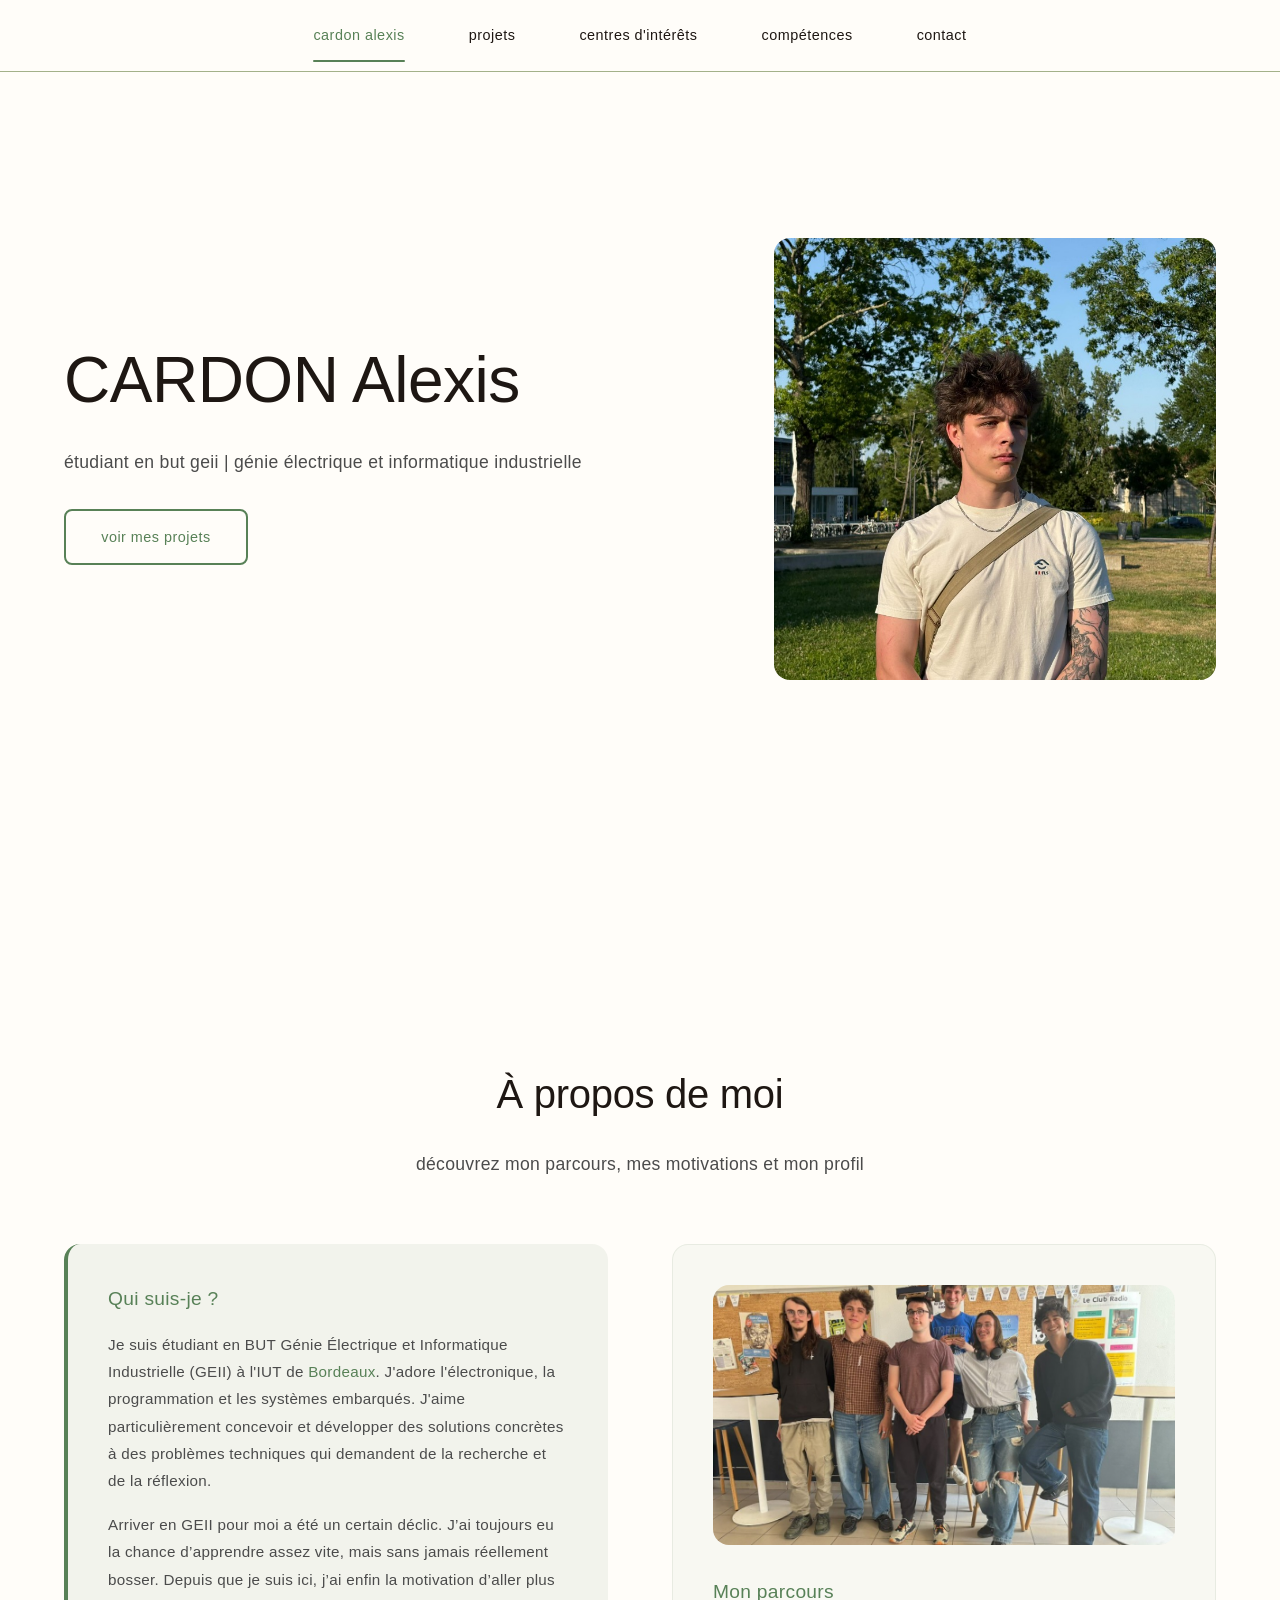
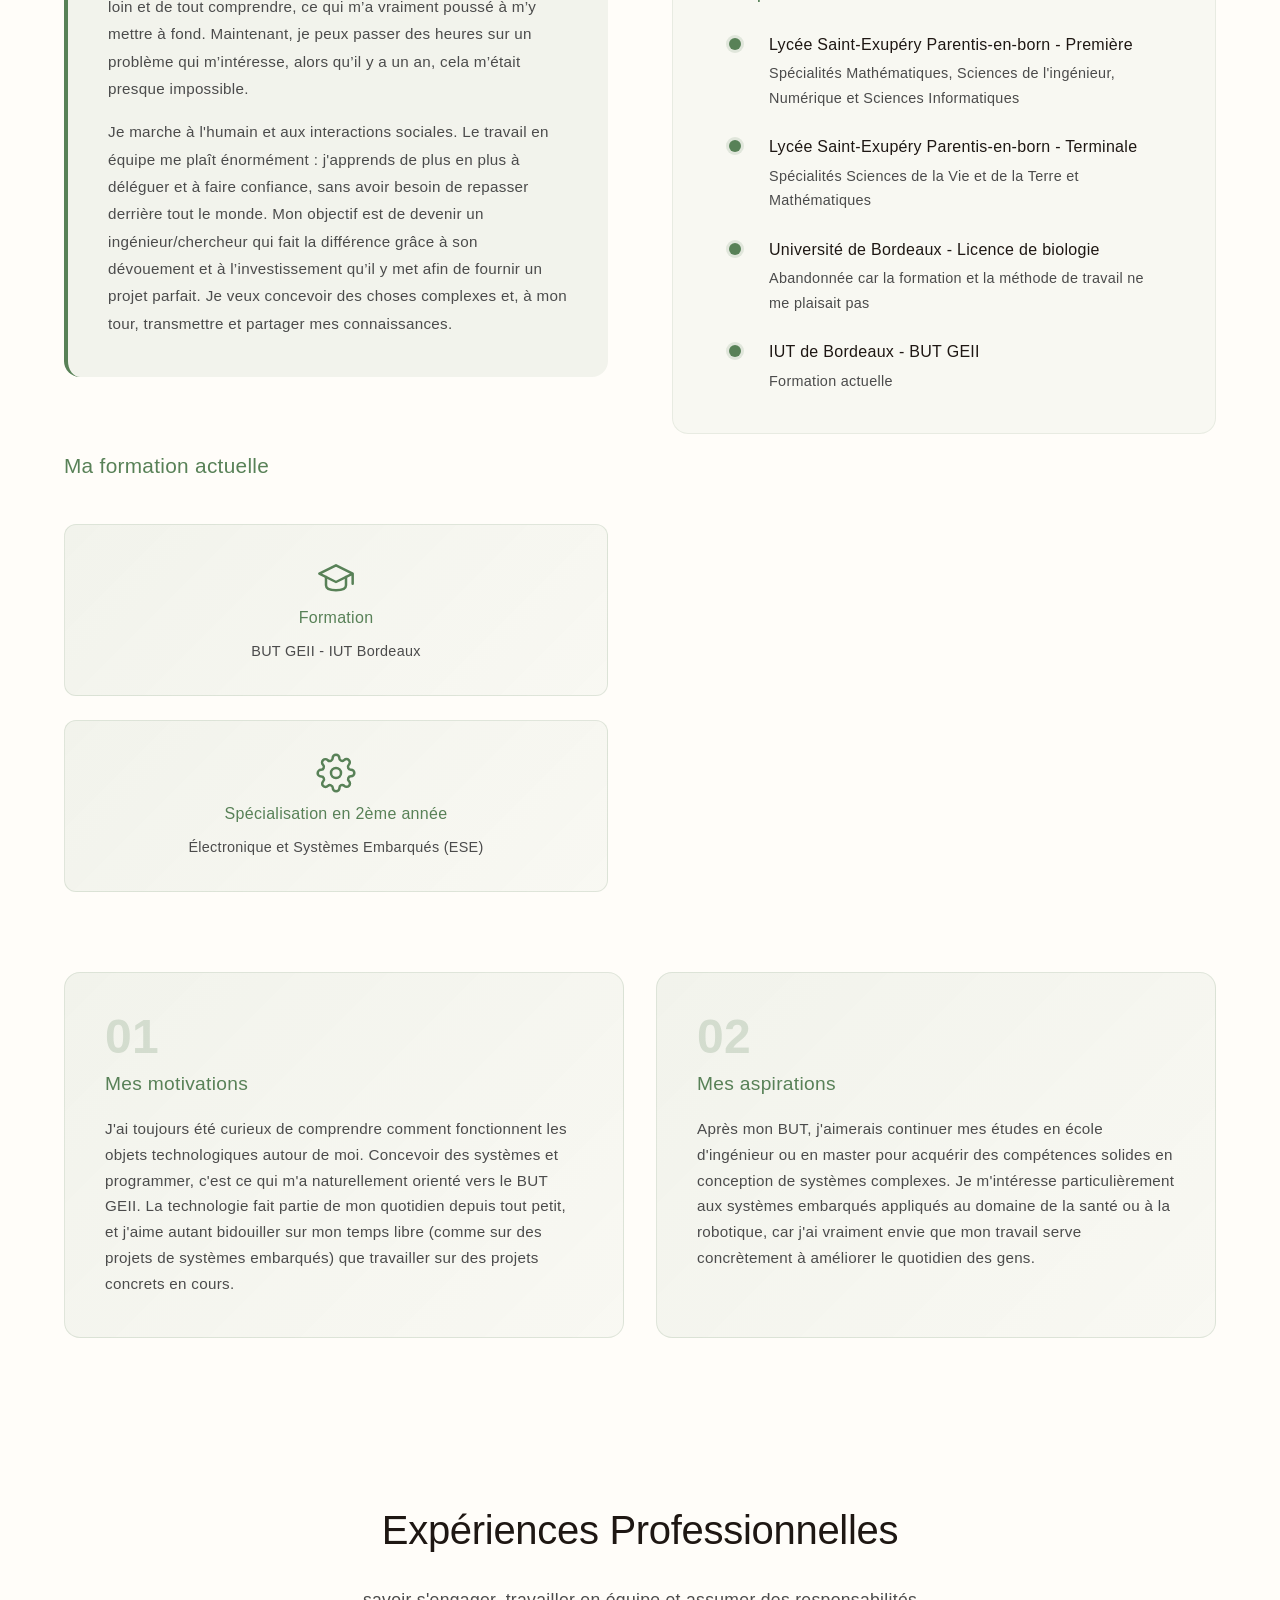
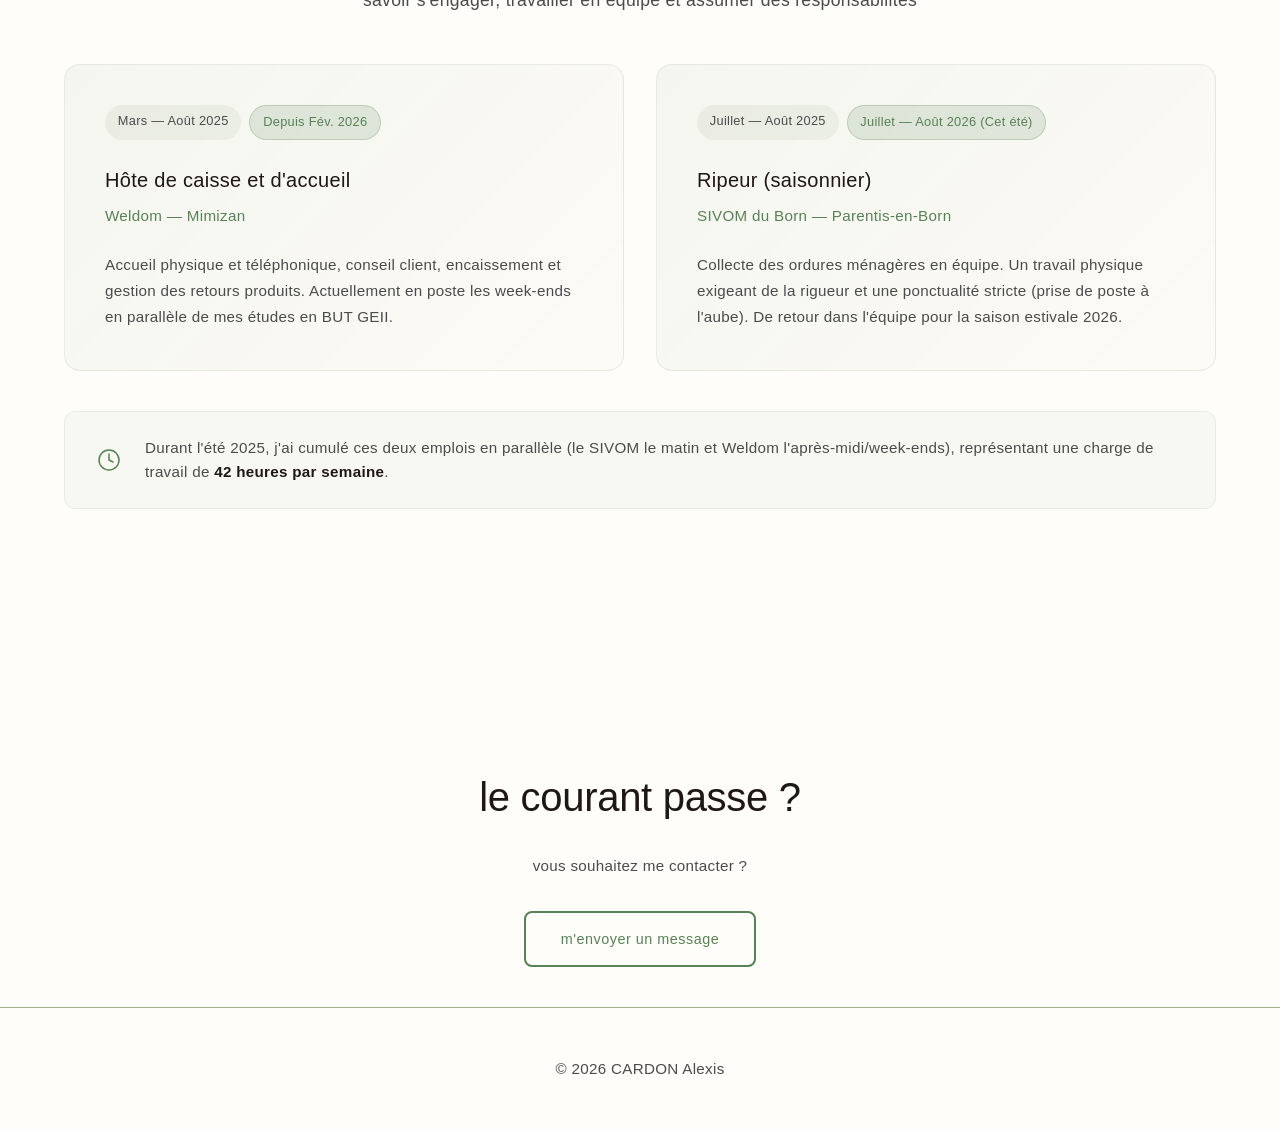
==== commit 03d3a9a2: "Initial commit: refonte du portfolio Alexis Cardon (GEII)" ====
--- a/index.html
+++ b/index.html
@@ -3,7 +3,7 @@
 <head>
     <meta charset="UTF-8">
     <meta name="viewport" content="width=device-width, initial-scale=1.0">
-    <title>portfolio</title>
+    <title>portfolio - Portfolio CA -</title>
     <link rel="stylesheet" href="styles.css">
 </head>
 <body>
@@ -16,14 +16,17 @@
         <div class="nav-item">
             <a href="projects.html">projets</a>
             <div class="dropdown">
-                <div class="dropdown-title">Projets GEII - SAE</div>
-                <a href="project-1.html">projet SLR</a>
-                <a href="project-2.html">projet TDB</a>
-                <a href="project-3.html">projet KAH</a>
+                <div class="dropdown-title">Projets GEII (SAÉ)</div>
+                <a href="project-1.html">Projet SLR</a>
+                <a href="project-2.html">Projet TDB</a>
+                <a href="project-3.html">Projet KAH</a>
+                
+                <div class="dropdown-title">Projets paraGEII</div>
+                <a href="project-dutss.html">DU Santé</a>
                 
                 <div class="dropdown-title">Projets Perso</div>
-                <a href="project-4.html">projet Ambilight</a>
-                <a href="project-5.html">projet personnel 2</a>
+                <a href="project-ambilight.html">Projet Ambilight</a>
+                <a href="project-pomometeo.html">Cube & Station Météo</a>
             </div>
         </div>
         
@@ -47,33 +50,17 @@
             <div style="
                 width: 100%;
                 aspect-ratio: 1;
-                background: linear-gradient(135deg, var(--accent) 0%, #344E41 100%);
                 border-radius: 16px;
+                overflow: hidden;
                 animation: slideUp 0.8s ease 0.2s backwards;
-            "></div>
+            ">
+                <img src="images/hero.jpg" alt="CARDON Alexis" style="width: 100%; height: 100%; object-fit: cover; object-position: center;">
+            </div>
         </div>
     </div>
 
-    <!-- SECTION PASSION POUR LES TECHNOLOGIES -->
-    <div class="container">
-        <div style="height: 15vh;"></div>
-        <div class="grid-asymmetric-reverse">
-            <div style="
-                width: 100%;
-                aspect-ratio: 4/3;
-                background: linear-gradient(135deg, var(--accent) 0%, #344E41 100%);
-                border-radius: 16px;
-                animation: slideUp 0.8s ease 0.3s backwards;
-            "></div>
-            <div>
-                <h2>passion pour les technologies</h2>
-                <p>développement de solutions innovantes en électronique et programmation embarquée. actuellement en exploration des systèmes iot et de l'automatisation industrielle.</p>
-            </div>
-        </div>
-    </div>
-
     <!-- ESPACE BLANC INTENTIONNEL -->
-    <div style="height: 8rem;"></div>
+    <div style="height: 6rem;"></div>
 
     <!-- SECTION À PROPOS (STYLISÉE) -->
     <div class="container">
@@ -81,8 +68,8 @@
             <div style="height: 4rem;"></div>
             
             <div class="about-header">
-                <h2>à propos de moi</h2>
-                <p class="about-subtitle">découvrez mon parcours et ce qui me pousse à créer</p>
+                <h2>À propos de moi</h2>
+                <p class="about-subtitle">découvrez mon parcours, mes motivations et mon profil</p>
             </div>
             
             <!-- GRILLE 2 COLONNES -->
@@ -90,30 +77,41 @@
                 <!-- GAUCHE : TEXTE + CARTES -->
                 <div class="about-left">
                     <div class="about-intro">
-                        <h3>qui suis-je ?</h3>
+                        <h3>Qui suis-je ?</h3>
                         <p>
-                            je suis étudiant en BUT Génie Électrique et Informatique Industrielle (GEII) à l'IUT de <span class="accent-text">Bordeaux</span>. 
-                            passionné par l'électronique, la programmation embarquée et les systèmes autonomes, j'aime développer des solutions 
-                            technologiques qui résolvent des problèmes concrets.
+                            Je suis étudiant en BUT Génie Électrique et Informatique Industrielle (GEII) à l'IUT de <span class="accent-text">Bordeaux</span>. 
+                            J'adore l'électronique, la programmation et les systèmes embarqués. J'aime particulièrement concevoir et développer des solutions concrètes à des problèmes techniques qui demandent de la recherche et de la réflexion.
+                        </p>
+                        <p style="margin-top: 1rem;">
+                            Arriver en GEII pour moi a été un certain déclic. J’ai toujours eu la chance d’apprendre assez vite, mais sans jamais réellement bosser. Depuis que je suis ici, j’ai enfin la motivation d’aller plus loin et de tout comprendre, ce qui m’a vraiment poussé à m’y mettre à fond. Maintenant, je peux passer des heures sur un problème qui m’intéresse, alors qu’il y a un an, cela m’était presque impossible.
+                        </p>
+                        <p style="margin-top: 1rem;">
+                            Je marche à l'humain et aux interactions sociales. Le travail en équipe me plaît énormément : j'apprends de plus en plus à déléguer et à faire confiance, sans avoir besoin de repasser derrière tout le monde. Mon objectif est de devenir un ingénieur/chercheur qui fait la différence grâce à son dévouement et à l’investissement qu’il y met afin de fournir un projet parfait. Je veux concevoir des choses complexes et, à mon tour, transmettre et partager mes connaissances.
                         </p>
                     </div>
 
                     <!-- CARTES INFO -->
+                    <h3 style="color: var(--accent); font-size: 1.3rem; font-weight: 500; margin-top: 2.5rem; margin-bottom: 0.6rem;">Ma formation actuelle</h3>
                     <div class="about-info-cards">
                         <div class="info-card">
-                            <div class="card-icon">🎓</div>
-                            <h4>formation</h4>
+                            <div class="card-icon">
+                                <svg viewBox="0 0 24 24">
+                                    <path d="M22 10v6M2 10l10-5 10 5-10 5z"></path>
+                                    <path d="M6 12v5c0 2 2 3 6 3s6-1 6-3v-5"></path>
+                                </svg>
+                            </div>
+                            <h4>Formation</h4>
                             <p>BUT GEII - IUT Bordeaux</p>
                         </div>
                         <div class="info-card">
-                            <div class="card-icon">⚡</div>
-                            <h4>spécialisation en 2ème année</h4>
-                            <p>électronique et systèmes embarqués</p>
-                        </div>
-                        <div class="info-card">
-                            <div class="card-icon">🔧</div>
-                            <h4>passion</h4>
-                            <p>créer des solutions</p>
+                            <div class="card-icon">
+                                <svg viewBox="0 0 24 24">
+                                    <circle cx="12" cy="12" r="3"></circle>
+                                    <path d="M19.4 15a1.65 1.65 0 0 0 .33 1.82l.06.06a2 2 0 1 1-2.83 2.83l-.06-.06a1.65 1.65 0 0 0-1.82-.33 1.65 1.65 0 0 0-1 1.51V21a2 2 0 0 1-4 0v-.09A1.65 1.65 0 0 0 9 19.4a1.65 1.65 0 0 0-1.82.33l-.06.06a2 2 0 1 1-2.83-2.83l.06-.06a1.65 1.65 0 0 0 .33-1.82 1.65 1.65 0 0 0-1.51-1H3a2 2 0 0 1 0-4h.09A1.65 1.65 0 0 0 4.6 9a1.65 1.65 0 0 0-.33-1.82l-.06-.06a2 2 0 1 1 2.83-2.83l.06.06a1.65 1.65 0 0 0 1.82.33H9a1.65 1.65 0 0 0 1-1.51V3a2 2 0 0 1 4 0v.09a1.65 1.65 0 0 0 1 1.51 1.65 1.65 0 0 0 1.82-.33l.06-.06a2 2 0 1 1 2.83 2.83l-.06.06a1.65 1.65 0 0 0-.33 1.82V9a1.65 1.65 0 0 0 1.51 1H21a2 2 0 0 1 0 4h-.09a1.65 1.65 0 0 0-1.51 1z"></path>
+                                </svg>
+                            </div>
+                            <h4>Spécialisation en 2ème année</h4>
+                            <p>Électronique et Systèmes Embarqués (ESE)</p>
                         </div>
                     </div>
                 </div>
@@ -124,34 +122,43 @@
                         <div style="
                             width: 100%;
                             aspect-ratio: 16/9;
-                            background: linear-gradient(135deg, var(--accent) 0%, #344E41 100%);
                             border-radius: 16px;
+                            overflow: hidden;
                             animation: slideUp 0.8s ease 0.2s backwards;
                             margin-bottom: 2rem;
-                        "></div>
+                        ">
+                            <img src="images/about.jpg" alt="Groupe d'étudiants GEII" style="width: 100%; height: 100%; object-fit: cover; object-position: center;">
+                        </div>
 
                         <div class="about-details">
-                            <h3>mon parcours</h3>
+                            <h3>Mon parcours</h3>
                             <div class="timeline">
                                 <div class="timeline-item">
                                     <div class="timeline-dot"></div>
                                     <div class="timeline-content">
-                                        <h4>Lycée Saint-Exupéry à Parentis-En-Born</h4>
-                                        <p>Terminale Spé SVT et Maths</p>
+                                        <h4>Lycée Saint-Exupéry Parentis-en-born - Première</h4>
+                                        <p>Spécialités Mathématiques, Sciences de l'ingénieur, Numérique et Sciences Informatiques</p>
+                                    </div>
+                                </div>
+                                <div class="timeline-item">
+                                    <div class="timeline-dot"></div>
+                                    <div class="timeline-content">
+                                        <h4>Lycée Saint-Exupéry Parentis-en-born - Terminale</h4>
+                                        <p>Spécialités Sciences de la Vie et de la Terre et Mathématiques</p>
                                     </div>
                                 </div>
                                 <div class="timeline-item">
                                     <div class="timeline-dot"></div>
                                     <div class="timeline-content">
                                         <h4>Université de Bordeaux - Licence de biologie </h4>
-                                        <p>abandonnée car la formation ne me plaisait pas</p>
+                                        <p>Abandonnée car la formation et la méthode de travail ne me plaisait pas</p>
                                     </div>
                                 </div>
                                 <div class="timeline-item">
                                     <div class="timeline-dot"></div>
                                     <div class="timeline-content">
                                         <h4>IUT de Bordeaux - BUT GEII</h4>
-                                        <p>systèmes de contrôle avancés</p>
+                                        <p>Formation actuelle</p>
                                     </div>
                                 </div>
                             </div>
@@ -166,32 +173,73 @@
             <div class="about-cta-grid">
                 <div class="cta-card">
                     <div class="cta-number">01</div>
-                    <h3>mes motivations</h3>
+                    <h3>Mes motivations</h3>
                     <p>
-                        je suis motivé par la création de prototypes fonctionnels et l'optimisation des systèmes électroniques. 
-                        j'apprécie particulièrement les projets qui combinent hardware et software pour créer des solutions innovantes.
+                        J'ai toujours été curieux de comprendre comment fonctionnent les objets technologiques autour de moi. Concevoir des systèmes et programmer, c'est ce qui m'a naturellement orienté vers le BUT GEII. La technologie fait partie de mon quotidien depuis tout petit, et j'aime autant bidouiller sur mon temps libre (comme sur des projets de systèmes embarqués) que travailler sur des projets concrets en cours.
                     </p>
                 </div>
                 <div class="cta-card">
                     <div class="cta-number">02</div>
-                    <h3>ma vision</h3>
+                    <h3>Mes aspirations</h3>
                     <p>
-                        je souhaite contribuer à l'avenir de l'IoT et de l'automatisation en créant des systèmes plus intelligents et efficaces. 
-                        mon objectif est de mettre en pratique mes connaissances théoriques pour résoudre des problèmes réels.
+                        Après mon BUT, j'aimerais continuer mes études en école d'ingénieur ou en master pour acquérir des compétences solides en conception de systèmes complexes. Je m'intéresse particulièrement aux systèmes embarqués appliqués au domaine de la santé ou à la robotique, car j'ai vraiment envie que mon travail serve concrètement à améliorer le quotidien des gens.
                     </p>
                 </div>
-                <div class="cta-card">
-                    <div class="cta-number">03</div>
-                    <h3>mon approche</h3>
-                    <p>
-                        je crois en l'apprentissage continu et l'innovation. chaque projet est une opportunité pour repousser mes limites
-                        et explorer de nouvelles technologies qui façonnent l'avenir.
-                    </p>
+            </div>
+
+        </div>
+    </div>
+
+    <!-- SECTION EXPÉRIENCES PROFESSIONNELLES -->
+    <div class="container">
+        <div style="height: 2rem;"></div>
+        <div class="experience-header" style="text-align: center; margin-bottom: 3rem;">
+            <h2>Expériences Professionnelles</h2>
+            <p style="color: var(--text-secondary); font-size: 1.1rem; margin-top: 0.5rem;">savoir s'engager, travailler en équipe et assumer des responsabilités</p>
+        </div>
+        
+        <div class="experience-grid-clean">
+            <!-- EXPÉRIENCE 1 -->
+            <div class="experience-clean-card">
+                <div class="exp-dates-container">
+                    <span class="exp-date-badge">Mars — Août 2025</span>
+                    <span class="exp-date-badge accent-badge">Depuis Fév. 2026</span>
                 </div>
-            </div>
-
-            <div style="height: 4rem;"></div>
+                <h3>Hôte de caisse et d'accueil</h3>
+                <h4 class="exp-company">Weldom — Mimizan</h4>
+                <p>
+                    Accueil physique et téléphonique, conseil client, encaissement et gestion des retours produits. 
+                    Actuellement en poste les week-ends en parallèle de mes études en BUT GEII.
+                </p>
+            </div>
+            
+            <!-- EXPÉRIENCE 2 -->
+            <div class="experience-clean-card">
+                <div class="exp-dates-container">
+                    <span class="exp-date-badge">Juillet — Août 2025</span>
+                    <span class="exp-date-badge accent-badge">Juillet — Août 2026 (Cet été)</span>
+                </div>
+                <h3>Ripeur (saisonnier)</h3>
+                <h4 class="exp-company">SIVOM du Born — Parentis-en-Born</h4>
+                <p>
+                    Collecte des ordures ménagères en équipe. 
+                    Un travail physique exigeant de la rigueur et une ponctualité stricte (prise de poste à l'aube). De retour dans l'équipe pour la saison estivale 2026.
+                </p>
+            </div>
         </div>
+        
+        <!-- COMPACT CUMUL HIGHLIGHT -->
+        <div class="experience-cumul-note">
+            <svg class="cumul-icon" viewBox="0 0 24 24">
+                <circle cx="12" cy="12" r="10"></circle>
+                <polyline points="12 6 12 12 16 14"></polyline>
+            </svg>
+            <p>
+                Durant l'été 2025, j'ai cumulé ces deux emplois en parallèle (le SIVOM le matin et Weldom l'après-midi/week-ends), représentant une charge de travail de <strong>42 heures par semaine</strong>.
+            </p>
+        </div>
+        
+        <div style="height: 4rem;"></div>
     </div>
 
     <!-- ESPACE BLANC INTENTIONNEL -->
@@ -200,7 +248,7 @@
     <!-- CALL TO ACTION ASYMÉTRIQUE -->
     <div class="container-small">
         <div style="text-align: center;">
-            <h2>choisissez cardon</h2>
+            <h2>le courant passe ?</h2>
             <p style="margin-bottom: 2rem;">vous souhaitez me contacter ?</p>
             <a href="contact.html" class="btn">m'envoyer un message</a>
         </div>
@@ -311,11 +359,6 @@
         border-color: var(--accent);
         transform: translateY(-6px);
         box-shadow: 0 12px 24px rgba(88, 129, 87, 0.15);
-    }
-
-    .card-icon {
-        font-size: 2.5rem;
-        margin-bottom: 0.5rem;
     }
 
     .info-card h4 {
@@ -477,6 +520,126 @@
             grid-template-columns: 1fr;
         }
     }
+
+    /* STYLE DES EXPÉRIENCES PROFESSIONNELLES (VERSION COMPACTE) */
+    .experience-grid-clean {
+        display: grid;
+        grid-template-columns: repeat(auto-fit, minmax(340px, 1fr));
+        gap: 2rem;
+        margin-bottom: 2.5rem;
+        animation: slideUp 0.8s ease 0.2s backwards;
+    }
+
+    .experience-clean-card {
+        padding: 2.5rem;
+        background: linear-gradient(135deg, rgba(88, 129, 87, 0.06) 0%, rgba(88, 129, 87, 0.02) 100%);
+        border: 1px solid rgba(88, 129, 87, 0.12);
+        border-radius: 16px;
+        transition: all 0.4s cubic-bezier(0.34, 1.56, 0.64, 1);
+        position: relative;
+        overflow: hidden;
+    }
+
+    .experience-clean-card::before {
+        content: '';
+        position: absolute;
+        top: 0;
+        left: 0;
+        bottom: 0;
+        width: 3px;
+        background: var(--accent);
+        transform: scaleY(0);
+        transform-origin: top;
+        transition: transform 0.4s ease;
+    }
+
+    .experience-clean-card:hover {
+        background: linear-gradient(135deg, rgba(88, 129, 87, 0.1) 0%, rgba(88, 129, 87, 0.05) 100%);
+        border-color: var(--accent);
+        transform: translateY(-4px);
+        box-shadow: 0 12px 24px rgba(88, 129, 87, 0.12);
+    }
+
+    .experience-clean-card:hover::before {
+        transform: scaleY(1);
+    }
+
+    .exp-dates-container {
+        display: flex;
+        flex-wrap: wrap;
+        gap: 0.5rem;
+        margin-bottom: 1.5rem;
+    }
+
+    .exp-date-badge {
+        display: inline-block;
+        padding: 0.4rem 0.8rem;
+        background: rgba(88, 129, 87, 0.08);
+        color: var(--text-secondary);
+        border-radius: 20px;
+        font-size: 0.8rem;
+        font-weight: 500;
+    }
+
+    .exp-date-badge.accent-badge {
+        background: rgba(88, 129, 87, 0.16);
+        color: var(--accent);
+        border: 1px solid rgba(88, 129, 87, 0.25);
+    }
+
+    .experience-clean-card h3 {
+        color: var(--text-primary);
+        font-size: 1.25rem;
+        margin-bottom: 0.5rem;
+        font-weight: 500;
+    }
+
+    .exp-company {
+        color: var(--accent);
+        font-size: 0.95rem;
+        font-weight: 400;
+        margin-bottom: 1.5rem;
+    }
+
+    .experience-clean-card p {
+        font-size: 0.95rem;
+        line-height: 1.7;
+        color: var(--text-secondary);
+        animation: none;
+    }
+
+    .experience-cumul-note {
+        display: flex;
+        align-items: center;
+        gap: 1.5rem;
+        padding: 1.5rem 2rem;
+        background: rgba(88, 129, 87, 0.04);
+        border: 1px solid rgba(88, 129, 87, 0.1);
+        border-radius: 12px;
+        animation: slideUp 0.8s ease 0.25s backwards;
+    }
+
+    .cumul-icon {
+        width: 24px;
+        height: 24px;
+        fill: none;
+        stroke: var(--accent);
+        stroke-width: 1.5;
+        stroke-linecap: round;
+        stroke-linejoin: round;
+        flex-shrink: 0;
+    }
+
+    .experience-cumul-note p {
+        font-size: 0.95rem;
+        color: var(--text-secondary);
+        line-height: 1.6;
+        margin: 0;
+        animation: none;
+    }
+    .experience-cumul-note strong {
+        color: var(--text-primary);
+    }
 </style>
 
 <script src="script.js"></script>
--- a/styles.css
+++ b/styles.css
@@ -71,7 +71,7 @@
     color: var(--text-primary);
     font-size: 0.9rem;
     font-weight: 700;
-    text-transform: lowercase;
+    
     letter-spacing: 0.5px;
     transition: all 0.3s ease;
     white-space: nowrap;
@@ -108,7 +108,7 @@
     color: var(--text-primary);
     font-size: 0.9rem;
     font-weight: 400;
-    text-transform: lowercase;
+    
     letter-spacing: 0.5px;
     transition: all 0.3s ease;
     position: relative;
@@ -215,7 +215,7 @@
     color: #1E1713;
     text-decoration: none;
     transition: all 0.25s ease;
-    text-transform: lowercase;
+    
     font-size: 0.9rem;
     font-weight: 500;
     letter-spacing: 0.3px;
@@ -234,8 +234,9 @@
     border-left: 3px solid var(--accent);
 }
 
-/* SÉPARATION ENTRE CATÉGORIES - SEULEMENT ENTRE LES DEUX GROUPES */
-.dropdown-title:nth-of-type(2) {
+/* SÉPARATION ENTRE CATÉGORIES */
+.dropdown-title:nth-of-type(2),
+.dropdown-title:nth-of-type(3) {
     border-top: 1px solid var(--border);
     margin-top: 0.4rem;
     padding-top: 0.9rem;
@@ -277,7 +278,7 @@
 h2 {
     font-size: 2.5rem;
     font-weight: 300;
-    text-transform: lowercase;
+    
     margin-bottom: 1.5rem;
     letter-spacing: -0.3px;
     animation: fadeInUp 0.8s ease 0.1s backwards;
@@ -286,7 +287,7 @@
 h3 {
     font-size: 1.2rem;
     font-weight: 400;
-    text-transform: lowercase;
+    
     margin-bottom: 0.5rem;
     color: var(--text-primary);
 }
@@ -294,7 +295,7 @@
 h4 {
     font-size: 1rem;
     font-weight: 500;
-    text-transform: lowercase;
+    
     margin-bottom: 0.5rem;
     color: var(--text-primary);
 }
@@ -304,7 +305,7 @@
     line-height: 1.7;
     color: var(--text-secondary);
     font-weight: 300;
-    text-transform: lowercase;
+    
     animation: fadeInUp 0.8s ease 0.2s backwards;
 }
 
@@ -353,7 +354,7 @@
     background: transparent;
     color: var(--accent);
     font-size: 0.9rem;
-    text-transform: lowercase;
+    
     cursor: pointer;
     transition: all 0.4s cubic-bezier(0.34, 1.56, 0.64, 1);
     font-weight: 400;
@@ -506,6 +507,20 @@
 .card-icon {
     font-size: 2.5rem;
     margin-bottom: 0.5rem;
+    display: flex;
+    justify-content: center;
+    align-items: center;
+    height: 40px;
+}
+
+.card-icon svg {
+    width: 40px;
+    height: 40px;
+    fill: none;
+    stroke: var(--accent);
+    stroke-width: 1.5;
+    stroke-linecap: round;
+    stroke-linejoin: round;
 }
 
 .info-card h4 {
@@ -576,7 +591,7 @@
     color: var(--text-primary);
     margin-bottom: 0.3rem;
     font-weight: 500;
-    text-transform: lowercase;
+    
 }
 
 .timeline-content p {
@@ -715,7 +730,7 @@
     background: rgba(88, 129, 87, 0.1);
     padding: 0.4rem 0.9rem;
     border-radius: 12px;
-    text-transform: lowercase;
+    
     transition: all 0.3s ease;
     border: 1px solid rgba(88, 129, 87, 0.2);
 }
@@ -767,7 +782,7 @@
     justify-content: space-between;
     margin-bottom: 0.6rem;
     font-size: 0.95rem;
-    text-transform: lowercase;
+    
 }
 
 .skill-bar {
@@ -872,7 +887,7 @@
     display: block;
     margin-bottom: 0.7rem;
     font-size: 0.9rem;
-    text-transform: lowercase;
+    
     font-weight: 400;
 }
 
